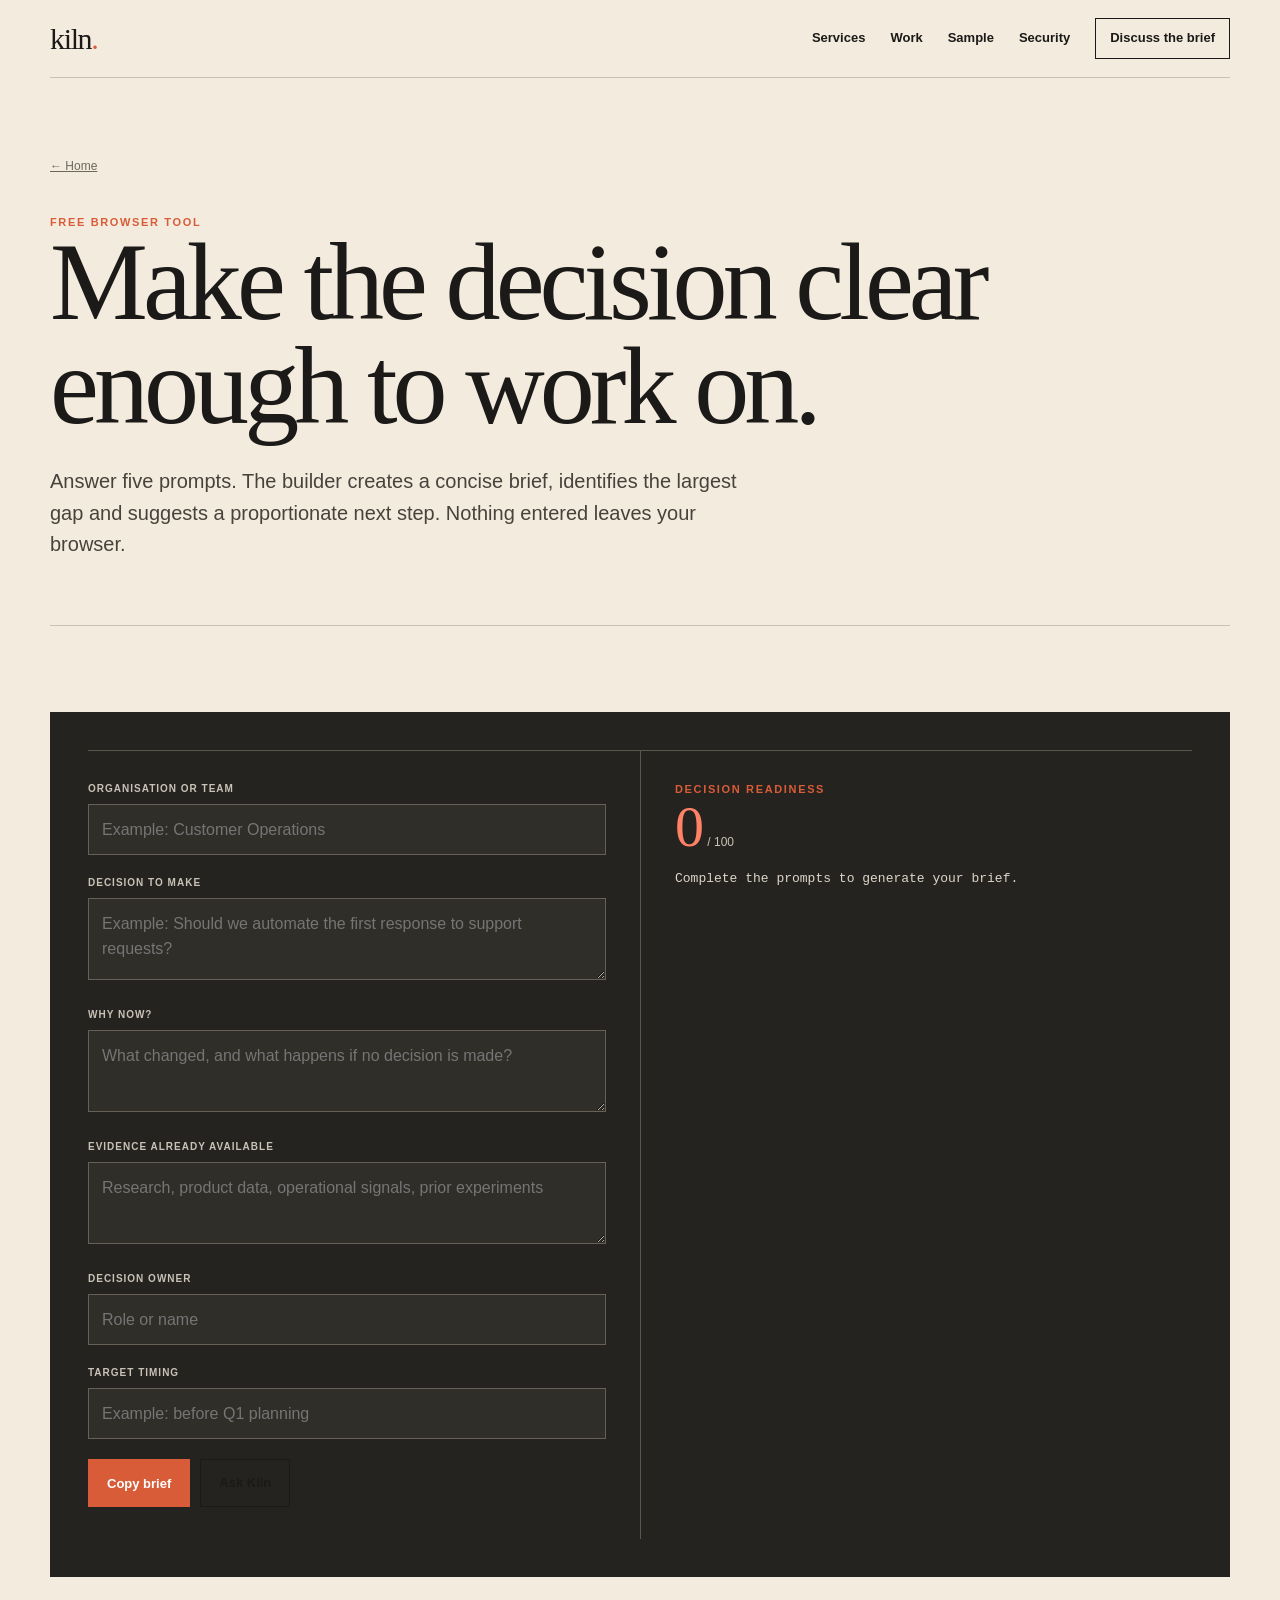
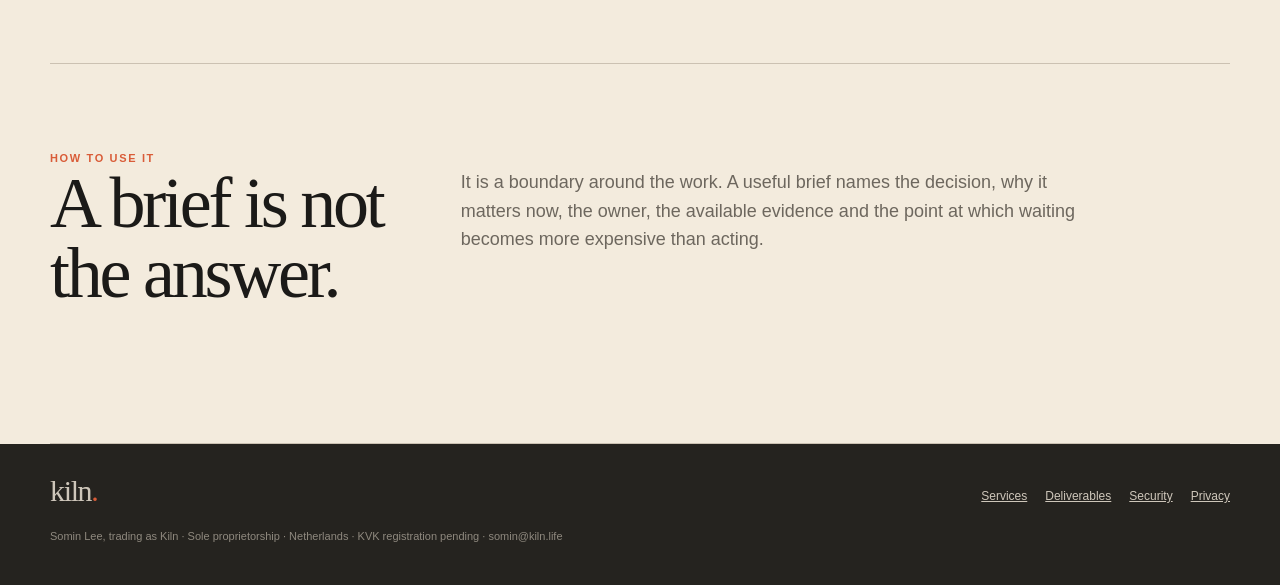
==== brief.html @ e0429daa "Restructure site around a clear service path" ====
<!doctype html><html lang="en"><head><meta charset="utf-8"><meta name="viewport" content="width=device-width,initial-scale=1"><title>Decision brief builder — kiln.</title><meta name="description" content="Build a concise product or AI decision brief in your browser. Nothing entered is sent to Kiln."><link rel="stylesheet" href="site.css"></head><body><header class="wrap top"><a class="brand" href="index.html">kiln<span>.</span></a><nav><a href="services.html">Services</a><a href="work.html">Work</a><a href="sample.html">Sample</a><a href="security.html">Security</a><a class="nav-cta" href="mailto:somin@kiln.life?subject=Decision%20brief">Discuss the brief</a></nav></header><main><section class="wrap page-hero"><a class="crumb" href="index.html">← Home</a><p class="eyebrow">Free browser tool</p><h1>Make the decision clear enough to work on.</h1><p class="lead">Answer five prompts. The builder creates a concise brief, identifies the largest gap and suggests a proportionate next step. Nothing entered leaves your browser.</p></section><section class="wrap section"><div class="tool-shell"><div class="tool-grid"><form class="tool-form" id="briefForm"><div class="field"><label for="org">Organisation or team</label><input id="org" placeholder="Example: Customer Operations"></div><div class="field"><label for="decision">Decision to make</label><textarea id="decision" placeholder="Example: Should we automate the first response to support requests?"></textarea></div><div class="field"><label for="why">Why now?</label><textarea id="why" placeholder="What changed, and what happens if no decision is made?"></textarea></div><div class="field"><label for="evidence">Evidence already available</label><textarea id="evidence" placeholder="Research, product data, operational signals, prior experiments"></textarea></div><div class="field"><label for="owner">Decision owner</label><input id="owner" placeholder="Role or name"></div><div class="field"><label for="timing">Target timing</label><input id="timing" placeholder="Example: before Q1 planning"></div><div class="actions"><button class="button clay" type="button" id="copyBrief">Copy brief</button><a class="button" href="mailto:somin@kiln.life?subject=Help%20with%20a%20decision%20brief">Ask Kiln</a></div><p class="small" id="copyStatus" role="status"></p></form><div class="tool-result"><p class="eyebrow">Decision readiness</p><div class="score"><span id="score">0</span><small style="font:12px var(--sans);color:#c9c2b7"> / 100</small></div><pre id="briefOutput">Complete the prompts to generate your brief.</pre></div></div></div></section><section class="wrap section"><div class="section-head"><div><p class="kicker">How to use it</p><h2>A brief is not the answer.</h2></div><p>It is a boundary around the work. A useful brief names the decision, why it matters now, the owner, the available evidence and the point at which waiting becomes more expensive than acting.</p></div></section></main><footer><div class="wrap"><div class="footer-grid"><a class="brand" href="index.html">kiln<span>.</span></a><div class="footer-links"><a href="services.html">Services</a><a href="deliverables.html">Deliverables</a><a href="security.html">Security</a><a href="privacy.html">Privacy</a></div></div><p class="legal">Somin Lee, trading as Kiln · Sole proprietorship · Netherlands · KVK registration pending · somin@kiln.life</p></div></footer><script>(()=>{const ids=['org','decision','why','evidence','owner','timing'];const out=document.getElementById('briefOutput'),score=document.getElementById('score'),status=document.getElementById('copyStatus');const val=(id,f='[Not specified]')=>document.getElementById(id).value.trim()||f;function update(){const filled=ids.filter(id=>document.getElementById(id).value.trim()).length;const decisionWords=val('decision','').split(/\s+/).filter(Boolean).length;const whyWords=val('why','').split(/\s+/).filter(Boolean).length;let n=Math.round((filled/ids.length)*75)+(decisionWords>=6?15:0)+(whyWords>=6?10:0);n=Math.min(100,n);score.textContent=n;if(!filled){out.textContent='Complete the prompts to generate your brief.';return}let gap='The evidence needed to compare options.';if(!val('decision',''))gap='A specific decision statement.';else if(!val('owner',''))gap='A named decision owner.';else if(!val('why',''))gap='The cost of waiting or reason to act now.';else if(!val('evidence',''))gap='The evidence already available.';else if(!val('timing',''))gap='A decision deadline.';let next=n<50?'Clarify the brief internally or use a Quick Diagnostic.':n<85?'Run a focused Decision Session to compare options.':'The brief is ready for evidence review or a scoped Decision Sprint.';out.textContent=`DECISION BRIEF\n\nOrganisation / team\n${val('org')}\n\nDecision to make\n${val('decision')}\n\nWhy now\n${val('why')}\n\nEvidence available\n${val('evidence')}\n\nDecision owner\n${val('owner')}\n\nTarget timing\n${val('timing')}\n\nLargest current gap\n${gap}\n\nProportionate next step\n${next}`;}ids.forEach(id=>document.getElementById(id).addEventListener('input',update));document.getElementById('copyBrief').addEventListener('click',async()=>{update();try{await navigator.clipboard.writeText(out.textContent);status.textContent='Copied to clipboard.'}catch(e){status.textContent='Select the generated text to copy it.'}setTimeout(()=>status.textContent='',1800)});})();</script></body></html>
---- site.css ----
:root{--ink:#1B1A18;--ivory:#F3EBDD;--paper:#FBF7EF;--clay:#D95C38;--clay-dark:#A83E24;--muted:#6D675E;--line:#CBC1B2;--coal:#25231F;--cream:#FFF9EE;--green:#587452;--max:1180px;--serif:"Iowan Old Style","Palatino Linotype",Palatino,Georgia,serif;--sans:"Avenir Next",Avenir,"Helvetica Neue",Helvetica,Arial,sans-serif}
*{box-sizing:border-box}html{scroll-behavior:smooth}body{margin:0;overflow-x:hidden;background:var(--ivory);color:var(--ink);font:16px/1.58 var(--sans)}a{color:inherit}.wrap{width:min(var(--max),calc(100% - 48px));margin:auto}.top{min-height:78px;display:flex;align-items:center;justify-content:space-between;border-bottom:1px solid var(--line);gap:28px}.brand{font:500 30px/1 var(--serif);letter-spacing:-.045em;text-decoration:none}.brand span{color:var(--clay)}nav{display:flex;gap:25px;align-items:center}nav a{text-decoration:none;font-size:13px;font-weight:700}nav a:hover{color:var(--clay)}.nav-cta{border:1px solid var(--ink);padding:9px 14px}.button{min-height:48px;padding:0 18px;display:inline-flex;align-items:center;justify-content:center;border:1px solid var(--ink);background:transparent;color:var(--ink);text-decoration:none;font-size:13px;font-weight:800;cursor:pointer}.button.primary{background:var(--ink);color:var(--cream)}.button.clay{background:var(--clay);border-color:var(--clay);color:#fff}.button:hover{border-color:var(--clay);color:var(--clay)}.button.primary:hover,.button.clay:hover{background:var(--clay-dark);border-color:var(--clay-dark);color:#fff}.actions{display:flex;gap:10px;flex-wrap:wrap}.eyebrow,.kicker{margin:0;text-transform:uppercase;letter-spacing:.15em;font-size:11px;font-weight:800;color:var(--clay)}h1,h2,h3{font-family:var(--serif);font-weight:500;letter-spacing:-.045em;margin:0}h1{font-size:clamp(58px,8.6vw,112px);line-height:.94}h2{font-size:clamp(42px,5.8vw,72px);line-height:.98}h3{font-size:30px;line-height:1.04}.hero{display:grid;grid-template-columns:1.35fr .65fr;gap:72px;padding:88px 0 76px;border-bottom:1px solid var(--line)}.hero-copy{align-self:end}.hero-copy>p{font-size:20px;color:#3F3B35;margin:0 0 26px}.hero-meta{display:flex;gap:18px;flex-wrap:wrap;margin-top:30px;padding-top:18px;border-top:1px solid var(--line);font-size:11px;text-transform:uppercase;letter-spacing:.08em;color:var(--muted)}.section{padding:86px 0;border-bottom:1px solid var(--line)}.section-head{display:grid;grid-template-columns:.62fr 1.38fr;gap:65px;margin-bottom:48px}.section-head p:not(.kicker){max-width:620px;color:var(--muted);font-size:18px}.statement{display:grid;grid-template-columns:.62fr 1.38fr;gap:65px;padding:74px 0;border-bottom:1px solid var(--line)}.statement blockquote{font:500 clamp(34px,4.4vw,58px)/1.08 var(--serif);letter-spacing:-.035em;margin:0}.offer-path{display:grid;grid-template-columns:repeat(3,1fr);border-top:1px solid var(--line)}.offer-step{padding:28px 30px 32px 0;border-bottom:1px solid var(--line);min-height:330px;display:flex;flex-direction:column}.offer-step+.offer-step{padding-left:30px;border-left:1px solid var(--line)}.offer-num{font-size:11px;color:var(--clay);font-weight:800;letter-spacing:.1em}.offer-step h3{margin:38px 0 16px}.offer-step p{color:var(--muted);margin:0}.offer-step .price{display:block;font-size:13px;font-weight:800;margin:22px 0}.offer-step a:last-child{margin-top:auto;font-size:13px;font-weight:800;color:var(--clay)}.sample-band{background:var(--coal);color:var(--cream);padding:86px 0}.sample-grid{display:grid;grid-template-columns:.72fr 1.28fr;gap:64px;align-items:center}.sample-copy p:not(.eyebrow){color:#C7C0B4;font-size:18px}.sample-copy .button{border-color:#E8E0D3;color:#fff}.sample-copy .button.primary{background:var(--clay);border-color:var(--clay)}.sample-window{background:#EEE8DC;color:var(--ink);border:1px solid #5A554C;box-shadow:0 24px 70px rgba(0,0,0,.2)}.window-top{padding:14px 17px;border-bottom:1px solid var(--line);display:flex;justify-content:space-between;font-size:11px;font-weight:800}.window-status{color:var(--green);text-transform:uppercase;letter-spacing:.08em}.window-metrics{display:grid;grid-template-columns:repeat(3,1fr);border-bottom:1px solid var(--line)}.window-metric{padding:17px;border-right:1px solid var(--line)}.window-metric:last-child{border-right:0}.window-metric span{display:block;color:var(--muted);font-size:9px;text-transform:uppercase;letter-spacing:.09em}.window-metric strong{display:block;font:500 27px/1 var(--serif);margin-top:6px}.window-body{display:grid;grid-template-columns:1.25fr .75fr}.window-chart{padding:18px;border-right:1px solid var(--line)}.window-chart svg{width:100%;height:180px}.chart-grid{stroke:#D6CEC1;stroke-width:1}.chart-base{fill:none;stroke:#898278;stroke-width:2}.chart-line{fill:none;stroke:var(--clay);stroke-width:3;stroke-linecap:round;stroke-dasharray:800;animation:draw 1.2s ease both}.window-brief{padding:18px;background:var(--cream)}.window-brief span{font-size:9px;color:var(--clay);text-transform:uppercase;letter-spacing:.1em;font-weight:800}.window-brief h3{font-size:25px;margin:12px 0}.window-brief p{font-size:12px;color:var(--muted)}.proof{display:grid;grid-template-columns:.72fr 1.28fr;gap:64px}.proof-copy>p{font-size:19px;color:#45413A}.proof-list{border-top:1px solid var(--line)}.proof-row{display:grid;grid-template-columns:42px 1fr;gap:16px;padding:18px 0;border-bottom:1px solid var(--line)}.proof-row span{font-size:11px;color:var(--clay);font-weight:800}.proof-row strong{display:block;font-size:14px}.proof-row p{margin:3px 0 0;color:var(--muted);font-size:13px}.security-strip{display:grid;grid-template-columns:.72fr 1.28fr;gap:64px;padding:42px 0}.security-strip p{margin:0;color:var(--muted)}.dot-rule{position:relative;height:78px;margin:0 0 24px}.dot-rule:before{content:"";position:absolute;left:0;right:0;top:38px;height:1px;background:var(--line)}.dot-rule:after{content:"";position:absolute;left:42%;top:23px;width:30px;height:30px;border-radius:50%;background:var(--clay);box-shadow:62px 0 0 var(--ink),124px 0 0 transparent;border:1px solid var(--clay)}.final-cta{background:var(--clay);color:#fff;padding:82px 0}.final-grid{display:grid;grid-template-columns:1.25fr .75fr;gap:60px;align-items:end}.final-cta h2{font-size:clamp(50px,7vw,92px)}.final-cta p{font-size:18px;margin:0 0 20px}.final-cta .button{border-color:#fff;color:#fff}.final-cta .button:hover{background:#fff;color:var(--clay)}footer{background:var(--coal);color:#CEC6BA;padding:32px 0 40px}.footer-grid{display:flex;justify-content:space-between;gap:30px;align-items:flex-end}.footer-links{display:flex;gap:18px;flex-wrap:wrap}.footer-links a{font-size:12px;color:#CEC6BA}.legal{margin:22px 0 0;color:#8F897F;font-size:11px}.page-hero{padding:74px 0 64px;border-bottom:1px solid var(--line)}.page-hero h1{max-width:1000px}.page-hero .lead{max-width:720px;font-size:20px;color:#47423B;margin:28px 0 0}.crumb{display:inline-block;margin-bottom:38px;color:var(--muted);font-size:12px}.content-grid{display:grid;grid-template-columns:.52fr 1.48fr;gap:72px}.side-note{position:sticky;top:24px;align-self:start}.side-note p{color:var(--muted);font-size:13px}.ledger{border-top:1px solid var(--line)}.ledger-row{display:grid;grid-template-columns:90px 1fr;gap:28px;padding:28px 0;border-bottom:1px solid var(--line)}.ledger-num{font:500 30px/1 var(--serif);color:var(--clay)}.ledger-row h2{font-size:38px}.ledger-row h3{font-size:28px}.ledger-row p{color:var(--muted);margin:10px 0}.meta-line{display:flex;gap:14px;flex-wrap:wrap;font-size:11px;text-transform:uppercase;letter-spacing:.08em;color:var(--muted);margin:13px 0}.detail-list{display:grid;grid-template-columns:repeat(2,1fr);gap:0 28px;margin:18px 0 0;padding:0;list-style:none}.detail-list li{padding:10px 0;border-top:1px solid var(--line);font-size:13px}.case{padding:42px 0;border-top:1px solid var(--line)}.case:first-child{border-top:0;padding-top:0}.case-title{display:grid;grid-template-columns:.52fr 1.48fr;gap:52px}.case-title h2{font-size:46px}.case-facts{display:grid;grid-template-columns:repeat(3,1fr);gap:24px;margin-top:28px}.case-fact{border-top:1px solid var(--line);padding-top:14px}.case-fact span{display:block;font-size:10px;text-transform:uppercase;letter-spacing:.1em;color:var(--clay);font-weight:800}.case-fact p{font-size:13px;color:var(--muted)}.notice{padding:22px 24px;background:var(--paper);border:1px solid var(--line);font-size:13px;color:var(--muted)}.deliverable-row{display:grid;grid-template-columns:64px .72fr 1.28fr;gap:25px;padding:22px 0;border-top:1px solid var(--line)}.deliverable-row span{font:500 28px/1 var(--serif);color:var(--clay)}.deliverable-row strong{font-size:14px}.deliverable-row p{margin:0;color:var(--muted);font-size:13px}.policy-grid{display:grid;grid-template-columns:repeat(2,1fr);border-top:1px solid var(--line)}.policy{padding:26px 28px 30px 0;border-bottom:1px solid var(--line)}.policy:nth-child(even){padding-left:28px;border-left:1px solid var(--line)}.policy h3{font-family:var(--sans);font-size:15px;letter-spacing:0;font-weight:800;margin-bottom:10px}.policy p{font-size:13px;color:var(--muted)}.tool-shell{background:var(--coal);color:var(--cream);padding:38px}.tool-grid{display:grid;grid-template-columns:1fr 1fr;gap:0;border-top:1px solid #5B574E}.tool-form{padding:30px 34px 20px 0}.field{margin-bottom:20px}.field label{display:block;margin-bottom:7px;font-size:10px;text-transform:uppercase;letter-spacing:.1em;color:#C9C2B7;font-weight:800}.field input,.field textarea{width:100%;padding:12px 13px;border:1px solid #666057;background:#302E29;color:#fff;font:inherit;border-radius:0}.field textarea{min-height:82px;resize:vertical}.tool-result{border-left:1px solid #5B574E;padding:30px 0 20px 34px}.score{font:500 58px/1 var(--serif);color:#FF8267}.tool-result pre{white-space:pre-wrap;font:13px/1.6 ui-monospace,SFMono-Regular,Menlo,monospace;color:#DDD5C9}.small{font-size:12px;color:var(--muted)}@keyframes draw{from{stroke-dashoffset:800}to{stroke-dashoffset:0}}
@media(max-width:900px){.hero,.section-head,.statement,.sample-grid,.proof,.security-strip,.final-grid,.content-grid,.case-title{grid-template-columns:1fr;gap:30px}.offer-path{grid-template-columns:1fr}.offer-step+.offer-step{border-left:0;padding-left:0}.offer-step{min-height:0}.window-body{grid-template-columns:1fr}.window-chart{border-right:0;border-bottom:1px solid var(--line)}.case-facts{grid-template-columns:1fr}.side-note{position:static}.tool-grid{grid-template-columns:1fr}.tool-result{border-left:0;border-top:1px solid #5B574E;padding:28px 0}.tool-form{padding-right:0}}
@media(max-width:720px){.wrap{width:min(var(--max),calc(100% - 30px))}.top{min-height:70px;gap:12px}.brand{font-size:27px}nav a:not(.nav-cta){display:none}.nav-cta{padding:8px 10px;font-size:11px;white-space:nowrap}.hero{padding:58px 0}.hero h1{font-size:50px;line-height:.98}.hero-meta{gap:10px}.section{padding:64px 0}.window-metrics{grid-template-columns:1fr}.window-metric{border-right:0;border-bottom:1px solid var(--line)}.window-metric:last-child{border-bottom:0}.proof-row{grid-template-columns:30px 1fr}.policy-grid{grid-template-columns:1fr}.policy:nth-child(even){border-left:0;padding-left:0}.detail-list{grid-template-columns:1fr}.ledger-row{grid-template-columns:46px 1fr;gap:14px}.ledger-row h2{font-size:32px}.case-title h2{font-size:38px}.deliverable-row{grid-template-columns:40px 1fr}.deliverable-row p{grid-column:2}.footer-grid{display:block}.footer-links{margin-top:20px}.final-cta{padding:64px 0}.page-hero h1{font-size:48px;line-height:1}.tool-shell{padding:24px}.sample-band{padding:68px 0}}
@media(prefers-reduced-motion:reduce){html{scroll-behavior:auto}.chart-line{animation:none}}
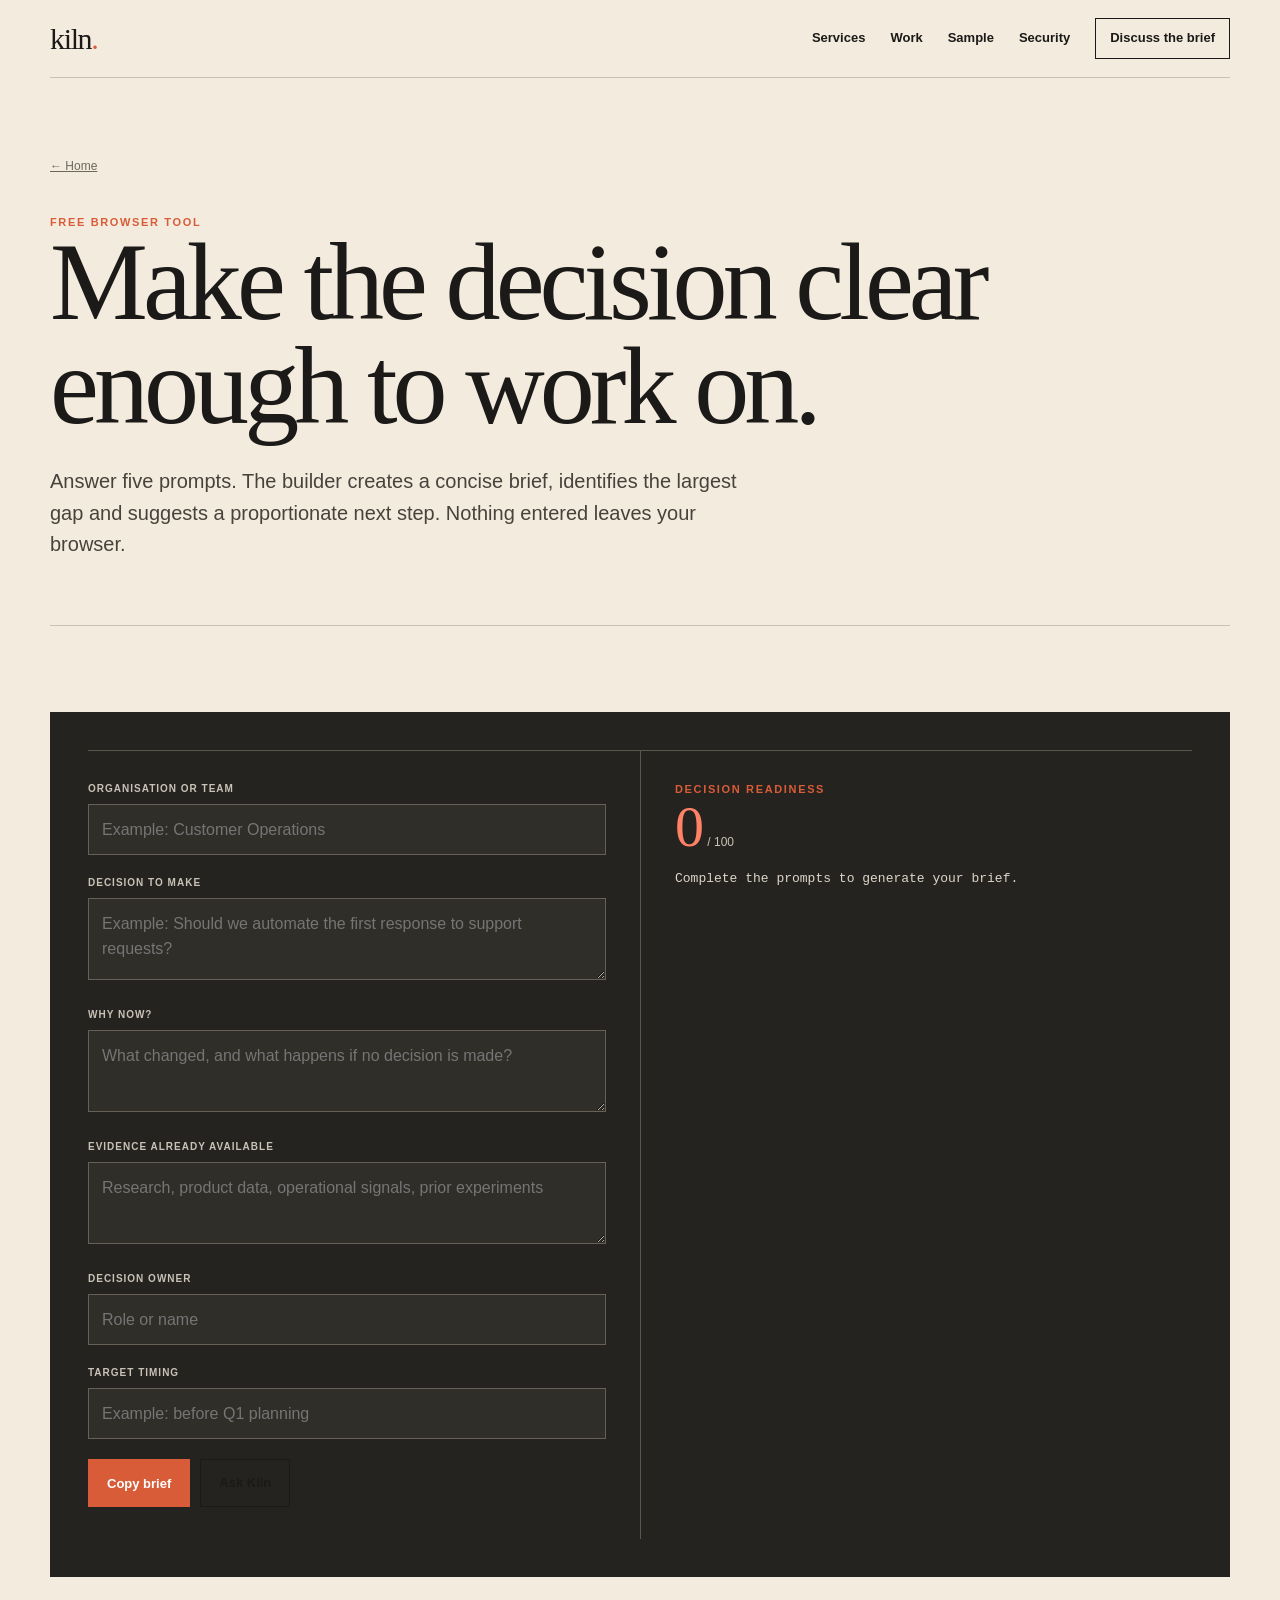
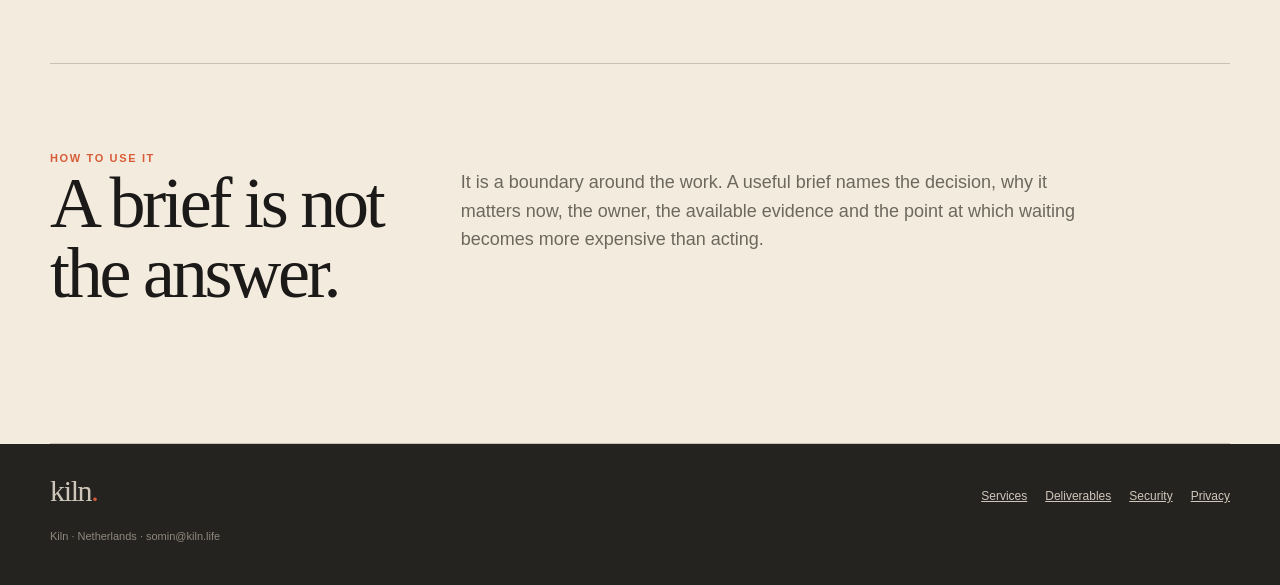
==== commit f4f7415b: "Remove personal name from public site" ====
--- a/brief.html
+++ b/brief.html
@@ -1 +1 @@
-<!doctype html><html lang="en"><head><meta charset="utf-8"><meta name="viewport" content="width=device-width,initial-scale=1"><title>Decision brief builder — kiln.</title><meta name="description" content="Build a concise product or AI decision brief in your browser. Nothing entered is sent to Kiln."><link rel="stylesheet" href="site.css"></head><body><header class="wrap top"><a class="brand" href="index.html">kiln<span>.</span></a><nav><a href="services.html">Services</a><a href="work.html">Work</a><a href="sample.html">Sample</a><a href="security.html">Security</a><a class="nav-cta" href="mailto:somin@kiln.life?subject=Decision%20brief">Discuss the brief</a></nav></header><main><section class="wrap page-hero"><a class="crumb" href="index.html">← Home</a><p class="eyebrow">Free browser tool</p><h1>Make the decision clear enough to work on.</h1><p class="lead">Answer five prompts. The builder creates a concise brief, identifies the largest gap and suggests a proportionate next step. Nothing entered leaves your browser.</p></section><section class="wrap section"><div class="tool-shell"><div class="tool-grid"><form class="tool-form" id="briefForm"><div class="field"><label for="org">Organisation or team</label><input id="org" placeholder="Example: Customer Operations"></div><div class="field"><label for="decision">Decision to make</label><textarea id="decision" placeholder="Example: Should we automate the first response to support requests?"></textarea></div><div class="field"><label for="why">Why now?</label><textarea id="why" placeholder="What changed, and what happens if no decision is made?"></textarea></div><div class="field"><label for="evidence">Evidence already available</label><textarea id="evidence" placeholder="Research, product data, operational signals, prior experiments"></textarea></div><div class="field"><label for="owner">Decision owner</label><input id="owner" placeholder="Role or name"></div><div class="field"><label for="timing">Target timing</label><input id="timing" placeholder="Example: before Q1 planning"></div><div class="actions"><button class="button clay" type="button" id="copyBrief">Copy brief</button><a class="button" href="mailto:somin@kiln.life?subject=Help%20with%20a%20decision%20brief">Ask Kiln</a></div><p class="small" id="copyStatus" role="status"></p></form><div class="tool-result"><p class="eyebrow">Decision readiness</p><div class="score"><span id="score">0</span><small style="font:12px var(--sans);color:#c9c2b7"> / 100</small></div><pre id="briefOutput">Complete the prompts to generate your brief.</pre></div></div></div></section><section class="wrap section"><div class="section-head"><div><p class="kicker">How to use it</p><h2>A brief is not the answer.</h2></div><p>It is a boundary around the work. A useful brief names the decision, why it matters now, the owner, the available evidence and the point at which waiting becomes more expensive than acting.</p></div></section></main><footer><div class="wrap"><div class="footer-grid"><a class="brand" href="index.html">kiln<span>.</span></a><div class="footer-links"><a href="services.html">Services</a><a href="deliverables.html">Deliverables</a><a href="security.html">Security</a><a href="privacy.html">Privacy</a></div></div><p class="legal">Somin Lee, trading as Kiln · Sole proprietorship · Netherlands · KVK registration pending · somin@kiln.life</p></div></footer><script>(()=>{const ids=['org','decision','why','evidence','owner','timing'];const out=document.getElementById('briefOutput'),score=document.getElementById('score'),status=document.getElementById('copyStatus');const val=(id,f='[Not specified]')=>document.getElementById(id).value.trim()||f;function update(){const filled=ids.filter(id=>document.getElementById(id).value.trim()).length;const decisionWords=val('decision','').split(/\s+/).filter(Boolean).length;const whyWords=val('why','').split(/\s+/).filter(Boolean).length;let n=Math.round((filled/ids.length)*75)+(decisionWords>=6?15:0)+(whyWords>=6?10:0);n=Math.min(100,n);score.textContent=n;if(!filled){out.textContent='Complete the prompts to generate your brief.';return}let gap='The evidence needed to compare options.';if(!val('decision',''))gap='A specific decision statement.';else if(!val('owner',''))gap='A named decision owner.';else if(!val('why',''))gap='The cost of waiting or reason to act now.';else if(!val('evidence',''))gap='The evidence already available.';else if(!val('timing',''))gap='A decision deadline.';let next=n<50?'Clarify the brief internally or use a Quick Diagnostic.':n<85?'Run a focused Decision Session to compare options.':'The brief is ready for evidence review or a scoped Decision Sprint.';out.textContent=`DECISION BRIEF\n\nOrganisation / team\n${val('org')}\n\nDecision to make\n${val('decision')}\n\nWhy now\n${val('why')}\n\nEvidence available\n${val('evidence')}\n\nDecision owner\n${val('owner')}\n\nTarget timing\n${val('timing')}\n\nLargest current gap\n${gap}\n\nProportionate next step\n${next}`;}ids.forEach(id=>document.getElementById(id).addEventListener('input',update));document.getElementById('copyBrief').addEventListener('click',async()=>{update();try{await navigator.clipboard.writeText(out.textContent);status.textContent='Copied to clipboard.'}catch(e){status.textContent='Select the generated text to copy it.'}setTimeout(()=>status.textContent='',1800)});})();</script></body></html>+<!doctype html><html lang="en"><head><meta charset="utf-8"><meta name="viewport" content="width=device-width,initial-scale=1"><title>Decision brief builder — kiln.</title><meta name="description" content="Build a concise product or AI decision brief in your browser. Nothing entered is sent to Kiln."><link rel="stylesheet" href="site.css"></head><body><header class="wrap top"><a class="brand" href="index.html">kiln<span>.</span></a><nav><a href="services.html">Services</a><a href="work.html">Work</a><a href="sample.html">Sample</a><a href="security.html">Security</a><a class="nav-cta" href="mailto:somin@kiln.life?subject=Decision%20brief">Discuss the brief</a></nav></header><main><section class="wrap page-hero"><a class="crumb" href="index.html">← Home</a><p class="eyebrow">Free browser tool</p><h1>Make the decision clear enough to work on.</h1><p class="lead">Answer five prompts. The builder creates a concise brief, identifies the largest gap and suggests a proportionate next step. Nothing entered leaves your browser.</p></section><section class="wrap section"><div class="tool-shell"><div class="tool-grid"><form class="tool-form" id="briefForm"><div class="field"><label for="org">Organisation or team</label><input id="org" placeholder="Example: Customer Operations"></div><div class="field"><label for="decision">Decision to make</label><textarea id="decision" placeholder="Example: Should we automate the first response to support requests?"></textarea></div><div class="field"><label for="why">Why now?</label><textarea id="why" placeholder="What changed, and what happens if no decision is made?"></textarea></div><div class="field"><label for="evidence">Evidence already available</label><textarea id="evidence" placeholder="Research, product data, operational signals, prior experiments"></textarea></div><div class="field"><label for="owner">Decision owner</label><input id="owner" placeholder="Role or name"></div><div class="field"><label for="timing">Target timing</label><input id="timing" placeholder="Example: before Q1 planning"></div><div class="actions"><button class="button clay" type="button" id="copyBrief">Copy brief</button><a class="button" href="mailto:somin@kiln.life?subject=Help%20with%20a%20decision%20brief">Ask Kiln</a></div><p class="small" id="copyStatus" role="status"></p></form><div class="tool-result"><p class="eyebrow">Decision readiness</p><div class="score"><span id="score">0</span><small style="font:12px var(--sans);color:#c9c2b7"> / 100</small></div><pre id="briefOutput">Complete the prompts to generate your brief.</pre></div></div></div></section><section class="wrap section"><div class="section-head"><div><p class="kicker">How to use it</p><h2>A brief is not the answer.</h2></div><p>It is a boundary around the work. A useful brief names the decision, why it matters now, the owner, the available evidence and the point at which waiting becomes more expensive than acting.</p></div></section></main><footer><div class="wrap"><div class="footer-grid"><a class="brand" href="index.html">kiln<span>.</span></a><div class="footer-links"><a href="services.html">Services</a><a href="deliverables.html">Deliverables</a><a href="security.html">Security</a><a href="privacy.html">Privacy</a></div></div><p class="legal">Kiln · Netherlands · somin@kiln.life</p></div></footer><script>(()=>{const ids=['org','decision','why','evidence','owner','timing'];const out=document.getElementById('briefOutput'),score=document.getElementById('score'),status=document.getElementById('copyStatus');const val=(id,f='[Not specified]')=>document.getElementById(id).value.trim()||f;function update(){const filled=ids.filter(id=>document.getElementById(id).value.trim()).length;const decisionWords=val('decision','').split(/\s+/).filter(Boolean).length;const whyWords=val('why','').split(/\s+/).filter(Boolean).length;let n=Math.round((filled/ids.length)*75)+(decisionWords>=6?15:0)+(whyWords>=6?10:0);n=Math.min(100,n);score.textContent=n;if(!filled){out.textContent='Complete the prompts to generate your brief.';return}let gap='The evidence needed to compare options.';if(!val('decision',''))gap='A specific decision statement.';else if(!val('owner',''))gap='A named decision owner.';else if(!val('why',''))gap='The cost of waiting or reason to act now.';else if(!val('evidence',''))gap='The evidence already available.';else if(!val('timing',''))gap='A decision deadline.';let next=n<50?'Clarify the brief internally or use a Quick Diagnostic.':n<85?'Run a focused Decision Session to compare options.':'The brief is ready for evidence review or a scoped Decision Sprint.';out.textContent=`DECISION BRIEF\n\nOrganisation / team\n${val('org')}\n\nDecision to make\n${val('decision')}\n\nWhy now\n${val('why')}\n\nEvidence available\n${val('evidence')}\n\nDecision owner\n${val('owner')}\n\nTarget timing\n${val('timing')}\n\nLargest current gap\n${gap}\n\nProportionate next step\n${next}`;}ids.forEach(id=>document.getElementById(id).addEventListener('input',update));document.getElementById('copyBrief').addEventListener('click',async()=>{update();try{await navigator.clipboard.writeText(out.textContent);status.textContent='Copied to clipboard.'}catch(e){status.textContent='Select the generated text to copy it.'}setTimeout(()=>status.textContent='',1800)});})();</script></body></html>
--- a/site.css
+++ b/site.css
@@ -2,4 +2,9 @@
 *{box-sizing:border-box}html{scroll-behavior:smooth}body{margin:0;overflow-x:hidden;background:var(--ivory);color:var(--ink);font:16px/1.58 var(--sans)}a{color:inherit}.wrap{width:min(var(--max),calc(100% - 48px));margin:auto}.top{min-height:78px;display:flex;align-items:center;justify-content:space-between;border-bottom:1px solid var(--line);gap:28px}.brand{font:500 30px/1 var(--serif);letter-spacing:-.045em;text-decoration:none}.brand span{color:var(--clay)}nav{display:flex;gap:25px;align-items:center}nav a{text-decoration:none;font-size:13px;font-weight:700}nav a:hover{color:var(--clay)}.nav-cta{border:1px solid var(--ink);padding:9px 14px}.button{min-height:48px;padding:0 18px;display:inline-flex;align-items:center;justify-content:center;border:1px solid var(--ink);background:transparent;color:var(--ink);text-decoration:none;font-size:13px;font-weight:800;cursor:pointer}.button.primary{background:var(--ink);color:var(--cream)}.button.clay{background:var(--clay);border-color:var(--clay);color:#fff}.button:hover{border-color:var(--clay);color:var(--clay)}.button.primary:hover,.button.clay:hover{background:var(--clay-dark);border-color:var(--clay-dark);color:#fff}.actions{display:flex;gap:10px;flex-wrap:wrap}.eyebrow,.kicker{margin:0;text-transform:uppercase;letter-spacing:.15em;font-size:11px;font-weight:800;color:var(--clay)}h1,h2,h3{font-family:var(--serif);font-weight:500;letter-spacing:-.045em;margin:0}h1{font-size:clamp(58px,8.6vw,112px);line-height:.94}h2{font-size:clamp(42px,5.8vw,72px);line-height:.98}h3{font-size:30px;line-height:1.04}.hero{display:grid;grid-template-columns:1.35fr .65fr;gap:72px;padding:88px 0 76px;border-bottom:1px solid var(--line)}.hero-copy{align-self:end}.hero-copy>p{font-size:20px;color:#3F3B35;margin:0 0 26px}.hero-meta{display:flex;gap:18px;flex-wrap:wrap;margin-top:30px;padding-top:18px;border-top:1px solid var(--line);font-size:11px;text-transform:uppercase;letter-spacing:.08em;color:var(--muted)}.section{padding:86px 0;border-bottom:1px solid var(--line)}.section-head{display:grid;grid-template-columns:.62fr 1.38fr;gap:65px;margin-bottom:48px}.section-head p:not(.kicker){max-width:620px;color:var(--muted);font-size:18px}.statement{display:grid;grid-template-columns:.62fr 1.38fr;gap:65px;padding:74px 0;border-bottom:1px solid var(--line)}.statement blockquote{font:500 clamp(34px,4.4vw,58px)/1.08 var(--serif);letter-spacing:-.035em;margin:0}.offer-path{display:grid;grid-template-columns:repeat(3,1fr);border-top:1px solid var(--line)}.offer-step{padding:28px 30px 32px 0;border-bottom:1px solid var(--line);min-height:330px;display:flex;flex-direction:column}.offer-step+.offer-step{padding-left:30px;border-left:1px solid var(--line)}.offer-num{font-size:11px;color:var(--clay);font-weight:800;letter-spacing:.1em}.offer-step h3{margin:38px 0 16px}.offer-step p{color:var(--muted);margin:0}.offer-step .price{display:block;font-size:13px;font-weight:800;margin:22px 0}.offer-step a:last-child{margin-top:auto;font-size:13px;font-weight:800;color:var(--clay)}.sample-band{background:var(--coal);color:var(--cream);padding:86px 0}.sample-grid{display:grid;grid-template-columns:.72fr 1.28fr;gap:64px;align-items:center}.sample-copy p:not(.eyebrow){color:#C7C0B4;font-size:18px}.sample-copy .button{border-color:#E8E0D3;color:#fff}.sample-copy .button.primary{background:var(--clay);border-color:var(--clay)}.sample-window{background:#EEE8DC;color:var(--ink);border:1px solid #5A554C;box-shadow:0 24px 70px rgba(0,0,0,.2)}.window-top{padding:14px 17px;border-bottom:1px solid var(--line);display:flex;justify-content:space-between;font-size:11px;font-weight:800}.window-status{color:var(--green);text-transform:uppercase;letter-spacing:.08em}.window-metrics{display:grid;grid-template-columns:repeat(3,1fr);border-bottom:1px solid var(--line)}.window-metric{padding:17px;border-right:1px solid var(--line)}.window-metric:last-child{border-right:0}.window-metric span{display:block;color:var(--muted);font-size:9px;text-transform:uppercase;letter-spacing:.09em}.window-metric strong{display:block;font:500 27px/1 var(--serif);margin-top:6px}.window-body{display:grid;grid-template-columns:1.25fr .75fr}.window-chart{padding:18px;border-right:1px solid var(--line)}.window-chart svg{width:100%;height:180px}.chart-grid{stroke:#D6CEC1;stroke-width:1}.chart-base{fill:none;stroke:#898278;stroke-width:2}.chart-line{fill:none;stroke:var(--clay);stroke-width:3;stroke-linecap:round;stroke-dasharray:800;animation:draw 1.2s ease both}.window-brief{padding:18px;background:var(--cream)}.window-brief span{font-size:9px;color:var(--clay);text-transform:uppercase;letter-spacing:.1em;font-weight:800}.window-brief h3{font-size:25px;margin:12px 0}.window-brief p{font-size:12px;color:var(--muted)}.proof{display:grid;grid-template-columns:.72fr 1.28fr;gap:64px}.proof-copy>p{font-size:19px;color:#45413A}.proof-list{border-top:1px solid var(--line)}.proof-row{display:grid;grid-template-columns:42px 1fr;gap:16px;padding:18px 0;border-bottom:1px solid var(--line)}.proof-row span{font-size:11px;color:var(--clay);font-weight:800}.proof-row strong{display:block;font-size:14px}.proof-row p{margin:3px 0 0;color:var(--muted);font-size:13px}.security-strip{display:grid;grid-template-columns:.72fr 1.28fr;gap:64px;padding:42px 0}.security-strip p{margin:0;color:var(--muted)}.dot-rule{position:relative;height:78px;margin:0 0 24px}.dot-rule:before{content:"";position:absolute;left:0;right:0;top:38px;height:1px;background:var(--line)}.dot-rule:after{content:"";position:absolute;left:42%;top:23px;width:30px;height:30px;border-radius:50%;background:var(--clay);box-shadow:62px 0 0 var(--ink),124px 0 0 transparent;border:1px solid var(--clay)}.final-cta{background:var(--clay);color:#fff;padding:82px 0}.final-grid{display:grid;grid-template-columns:1.25fr .75fr;gap:60px;align-items:end}.final-cta h2{font-size:clamp(50px,7vw,92px)}.final-cta p{font-size:18px;margin:0 0 20px}.final-cta .button{border-color:#fff;color:#fff}.final-cta .button:hover{background:#fff;color:var(--clay)}footer{background:var(--coal);color:#CEC6BA;padding:32px 0 40px}.footer-grid{display:flex;justify-content:space-between;gap:30px;align-items:flex-end}.footer-links{display:flex;gap:18px;flex-wrap:wrap}.footer-links a{font-size:12px;color:#CEC6BA}.legal{margin:22px 0 0;color:#8F897F;font-size:11px}.page-hero{padding:74px 0 64px;border-bottom:1px solid var(--line)}.page-hero h1{max-width:1000px}.page-hero .lead{max-width:720px;font-size:20px;color:#47423B;margin:28px 0 0}.crumb{display:inline-block;margin-bottom:38px;color:var(--muted);font-size:12px}.content-grid{display:grid;grid-template-columns:.52fr 1.48fr;gap:72px}.side-note{position:sticky;top:24px;align-self:start}.side-note p{color:var(--muted);font-size:13px}.ledger{border-top:1px solid var(--line)}.ledger-row{display:grid;grid-template-columns:90px 1fr;gap:28px;padding:28px 0;border-bottom:1px solid var(--line)}.ledger-num{font:500 30px/1 var(--serif);color:var(--clay)}.ledger-row h2{font-size:38px}.ledger-row h3{font-size:28px}.ledger-row p{color:var(--muted);margin:10px 0}.meta-line{display:flex;gap:14px;flex-wrap:wrap;font-size:11px;text-transform:uppercase;letter-spacing:.08em;color:var(--muted);margin:13px 0}.detail-list{display:grid;grid-template-columns:repeat(2,1fr);gap:0 28px;margin:18px 0 0;padding:0;list-style:none}.detail-list li{padding:10px 0;border-top:1px solid var(--line);font-size:13px}.case{padding:42px 0;border-top:1px solid var(--line)}.case:first-child{border-top:0;padding-top:0}.case-title{display:grid;grid-template-columns:.52fr 1.48fr;gap:52px}.case-title h2{font-size:46px}.case-facts{display:grid;grid-template-columns:repeat(3,1fr);gap:24px;margin-top:28px}.case-fact{border-top:1px solid var(--line);padding-top:14px}.case-fact span{display:block;font-size:10px;text-transform:uppercase;letter-spacing:.1em;color:var(--clay);font-weight:800}.case-fact p{font-size:13px;color:var(--muted)}.notice{padding:22px 24px;background:var(--paper);border:1px solid var(--line);font-size:13px;color:var(--muted)}.deliverable-row{display:grid;grid-template-columns:64px .72fr 1.28fr;gap:25px;padding:22px 0;border-top:1px solid var(--line)}.deliverable-row span{font:500 28px/1 var(--serif);color:var(--clay)}.deliverable-row strong{font-size:14px}.deliverable-row p{margin:0;color:var(--muted);font-size:13px}.policy-grid{display:grid;grid-template-columns:repeat(2,1fr);border-top:1px solid var(--line)}.policy{padding:26px 28px 30px 0;border-bottom:1px solid var(--line)}.policy:nth-child(even){padding-left:28px;border-left:1px solid var(--line)}.policy h3{font-family:var(--sans);font-size:15px;letter-spacing:0;font-weight:800;margin-bottom:10px}.policy p{font-size:13px;color:var(--muted)}.tool-shell{background:var(--coal);color:var(--cream);padding:38px}.tool-grid{display:grid;grid-template-columns:1fr 1fr;gap:0;border-top:1px solid #5B574E}.tool-form{padding:30px 34px 20px 0}.field{margin-bottom:20px}.field label{display:block;margin-bottom:7px;font-size:10px;text-transform:uppercase;letter-spacing:.1em;color:#C9C2B7;font-weight:800}.field input,.field textarea{width:100%;padding:12px 13px;border:1px solid #666057;background:#302E29;color:#fff;font:inherit;border-radius:0}.field textarea{min-height:82px;resize:vertical}.tool-result{border-left:1px solid #5B574E;padding:30px 0 20px 34px}.score{font:500 58px/1 var(--serif);color:#FF8267}.tool-result pre{white-space:pre-wrap;font:13px/1.6 ui-monospace,SFMono-Regular,Menlo,monospace;color:#DDD5C9}.small{font-size:12px;color:var(--muted)}@keyframes draw{from{stroke-dashoffset:800}to{stroke-dashoffset:0}}
 @media(max-width:900px){.hero,.section-head,.statement,.sample-grid,.proof,.security-strip,.final-grid,.content-grid,.case-title{grid-template-columns:1fr;gap:30px}.offer-path{grid-template-columns:1fr}.offer-step+.offer-step{border-left:0;padding-left:0}.offer-step{min-height:0}.window-body{grid-template-columns:1fr}.window-chart{border-right:0;border-bottom:1px solid var(--line)}.case-facts{grid-template-columns:1fr}.side-note{position:static}.tool-grid{grid-template-columns:1fr}.tool-result{border-left:0;border-top:1px solid #5B574E;padding:28px 0}.tool-form{padding-right:0}}
 @media(max-width:720px){.wrap{width:min(var(--max),calc(100% - 30px))}.top{min-height:70px;gap:12px}.brand{font-size:27px}nav a:not(.nav-cta){display:none}.nav-cta{padding:8px 10px;font-size:11px;white-space:nowrap}.hero{padding:58px 0}.hero h1{font-size:50px;line-height:.98}.hero-meta{gap:10px}.section{padding:64px 0}.window-metrics{grid-template-columns:1fr}.window-metric{border-right:0;border-bottom:1px solid var(--line)}.window-metric:last-child{border-bottom:0}.proof-row{grid-template-columns:30px 1fr}.policy-grid{grid-template-columns:1fr}.policy:nth-child(even){border-left:0;padding-left:0}.detail-list{grid-template-columns:1fr}.ledger-row{grid-template-columns:46px 1fr;gap:14px}.ledger-row h2{font-size:32px}.case-title h2{font-size:38px}.deliverable-row{grid-template-columns:40px 1fr}.deliverable-row p{grid-column:2}.footer-grid{display:block}.footer-links{margin-top:20px}.final-cta{padding:64px 0}.page-hero h1{font-size:48px;line-height:1}.tool-shell{padding:24px}.sample-band{padding:68px 0}}
-@media(prefers-reduced-motion:reduce){html{scroll-behavior:auto}.chart-line{animation:none}}
+/* Decision-led homepage and services */
+.hero-decision{grid-template-columns:1.08fr .92fr;align-items:end;gap:68px;padding-top:72px}.hero-main{align-self:end}.hero-lead{max-width:700px;font-size:21px;line-height:1.5;color:#3F3B35;margin:28px 0}.decision-figure{margin:0;background:var(--coal);border:1px solid #403C35}.decision-figure img{display:block;width:100%;height:auto}.decision-figure figcaption{padding:13px 16px;color:#C9C0B3;border-top:1px solid #4B463E;font-size:11px;letter-spacing:.08em;text-transform:uppercase}.choice-section{display:grid;grid-template-columns:.7fr 1.3fr;gap:72px;padding:88px 0;border-bottom:1px solid var(--line)}.choice-intro h2{margin:10px 0 20px}.choice-intro>p:last-child{max-width:390px;color:var(--muted);font-size:17px}.choice-list{border-top:1px solid var(--ink)}.choice-row{display:grid;grid-template-columns:46px 1fr 40px;align-items:center;gap:18px;min-height:132px;border-bottom:1px solid var(--line);text-decoration:none;padding:20px 4px;transition:background .2s ease,padding .2s ease}.choice-row:hover{background:rgba(217,92,56,.07);padding-left:14px;padding-right:14px}.choice-number{color:var(--clay);font-size:12px;font-weight:800}.choice-copy{display:grid;gap:8px}.choice-copy strong{font:500 clamp(22px,2.1vw,31px)/1.08 var(--serif);letter-spacing:-.025em}.choice-copy small{color:var(--muted);font-size:14px}.choice-arrow{font-size:28px;color:var(--clay);text-align:right}.decision-band{background:var(--coal);color:var(--ivory);padding:78px 0}.decision-band-grid{display:grid;grid-template-columns:.68fr 1.32fr;gap:70px;align-items:center}.decision-band h2{max-width:480px;font-size:clamp(40px,5vw,64px)}.decision-flow{display:grid;grid-template-columns:1fr 24px 1fr 24px 1fr 24px 1fr;align-items:center}.flow-step{min-height:150px;display:flex;flex-direction:column;justify-content:center;border-top:1px solid #71695E;border-bottom:1px solid #71695E;padding:16px 8px}.flow-step span{font-size:11px;color:#AAA196}.flow-step strong{font:500 26px/1 var(--serif);margin:10px 0}.flow-step small{color:#BEB5A8;line-height:1.35}.flow-step.active{background:var(--clay);border-color:var(--clay);padding-left:17px;padding-right:17px}.flow-step.active span,.flow-step.active small{color:white}.flow-line{height:1px;background:#71695E}.compact-head{align-items:end}.compact-head>p{max-width:330px}.clear-offers .offer-step{padding-top:22px}.featured-offer{background:rgba(217,92,56,.08);padding-right:22px!important}.sample-grid-short{align-items:center}.sample-visual-link{text-decoration:none}.mini-brief{background:var(--paper);color:var(--ink);border:1px solid var(--line);padding:26px;box-shadow:14px 14px 0 var(--clay)}.mini-brief-top,.mini-footer{display:flex;justify-content:space-between;align-items:center;font-size:11px;text-transform:uppercase;letter-spacing:.08em}.mini-status{color:var(--green)}.mini-label{color:var(--clay);font-size:11px;font-weight:800;text-transform:uppercase;letter-spacing:.12em;margin:42px 0 10px}.mini-brief h3{max-width:430px;font-size:34px}.mini-chart{height:125px;display:flex;align-items:flex-end;gap:8px;margin:30px 0;border-bottom:1px solid var(--line)}.mini-chart span{flex:1;background:#D9D0C2}.mini-chart span:nth-child(1){height:32%}.mini-chart span:nth-child(2){height:44%}.mini-chart span:nth-child(3){height:42%}.mini-chart span:nth-child(4){height:68%;background:var(--clay)}.mini-chart span:nth-child(5){height:82%;background:var(--clay)}.mini-footer{padding-top:14px;border-top:1px solid var(--line);font-weight:800}.proof-strip{display:grid;grid-template-columns:.8fr 1.2fr;gap:72px;padding:88px 0}.proof-strip h2{font-size:clamp(40px,5vw,66px)}.proof-points{display:grid;gap:22px;border-top:1px solid var(--ink);padding-top:20px}.proof-points p{margin:0;padding-bottom:20px;border-bottom:1px solid var(--line);color:var(--muted)}.proof-points strong{color:var(--ink)}
+.service-hero{max-width:none;padding:48px 0 52px}.service-hero .crumb{margin-bottom:24px}.service-hero h1{max-width:1080px;font-size:clamp(58px,6.3vw,88px)}.service-hero .lead{max-width:760px}.situation-section{padding:20px 0 90px}.situation-grid{display:grid;grid-template-columns:repeat(3,1fr);border-top:1px solid var(--ink);margin-top:42px}.situation-card{padding:28px 28px 34px 0;border-bottom:1px solid var(--line)}.situation-card+.situation-card{border-left:1px solid var(--line);padding-left:28px}.situation-card>span{font-size:12px;color:var(--clay);font-weight:800}.situation-card h3{margin:22px 0 15px}.situation-question{font:500 21px/1.25 var(--serif);min-height:106px}.situation-card ul,.level-output ul{padding-left:18px;color:var(--muted)}.situation-card li,.level-output li{margin:7px 0}.service-flow-band{padding:48px 0}.service-flow-wrap{display:grid;gap:24px}.service-flow{display:flex;align-items:center;justify-content:space-between;gap:14px;font:500 clamp(17px,2vw,25px)/1.2 var(--serif)}.service-flow b{color:#81796E;font:400 16px/1 var(--sans)}.flow-focus{background:var(--clay);padding:10px 13px}.service-levels{padding:40px 0 90px}.service-level{display:grid;grid-template-columns:100px 1.2fr .8fr;gap:46px;padding:54px 0;border-bottom:1px solid var(--line)}.level-marker{display:flex;flex-direction:column;gap:6px}.level-marker span{font:500 42px/1 var(--serif);color:var(--clay)}.level-marker small{text-transform:uppercase;letter-spacing:.1em;font-size:10px;font-weight:800}.level-main h2{margin:8px 0 18px}.level-summary{font-size:19px;max-width:670px;color:#3F3B35}.level-output{border-left:1px solid var(--line);padding-left:34px}.level-output>p{margin-top:0}.featured-level{background:rgba(217,92,56,.06);margin-left:-24px;margin-right:-24px;padding-left:24px;padding-right:24px}.fit-panel{display:grid;grid-template-columns:1fr 1fr;gap:72px;padding:10px 0 90px}.fit-panel h2{font-size:clamp(38px,4.8vw,62px)}.fit-checks{border-top:1px solid var(--ink)}.fit-checks p{margin:0;padding:18px 0;border-bottom:1px solid var(--line)}.fit-checks span{color:var(--clay);font-weight:900;margin-right:10px}
+@media(max-width:900px){.hero-decision,.choice-section,.decision-band-grid,.proof-strip,.fit-panel{grid-template-columns:1fr;gap:38px}.decision-figure{max-width:620px}.decision-flow{grid-template-columns:1fr}.flow-line{height:22px;width:1px;margin-left:20px}.flow-step{min-height:auto;padding:18px}.situation-grid{grid-template-columns:1fr}.situation-card+.situation-card{border-left:0;padding-left:0}.situation-question{min-height:0}.service-flow{flex-wrap:wrap;justify-content:flex-start}.service-level{grid-template-columns:70px 1fr}.level-output{grid-column:2;border-left:0;padding-left:0}.featured-level{margin-left:-15px;margin-right:-15px;padding-left:15px;padding-right:15px}}
+@media(max-width:720px){.hero-decision{padding-top:46px}.hero-lead{font-size:18px}.decision-figure figcaption{font-size:9px}.choice-section{padding:64px 0}.choice-row{grid-template-columns:32px 1fr 25px;gap:10px;min-height:150px}.choice-copy strong{font-size:23px}.decision-band{padding:60px 0}.decision-flow{margin-top:6px}.clear-offers .offer-step{padding:25px 0}.featured-offer{margin-left:-15px;margin-right:-15px;padding-left:15px!important;padding-right:15px!important}.mini-brief{box-shadow:8px 8px 0 var(--clay)}.proof-strip{padding:64px 0}.service-hero h1{font-size:46px}.situation-section{padding-bottom:64px}.service-flow{font-size:17px;gap:9px}.service-levels{padding-bottom:64px}.service-level{grid-template-columns:42px 1fr;gap:18px;padding:42px 0}.level-marker span{font-size:30px}.level-marker small{writing-mode:vertical-rl}.level-summary{font-size:17px}.level-output{grid-column:1 / -1}.fit-panel{padding-bottom:64px}}
+@media(prefers-reduced-motion:reduce){html{scroll-behavior:auto}.chart-line{animation:none}.choice-row{transition:none}}
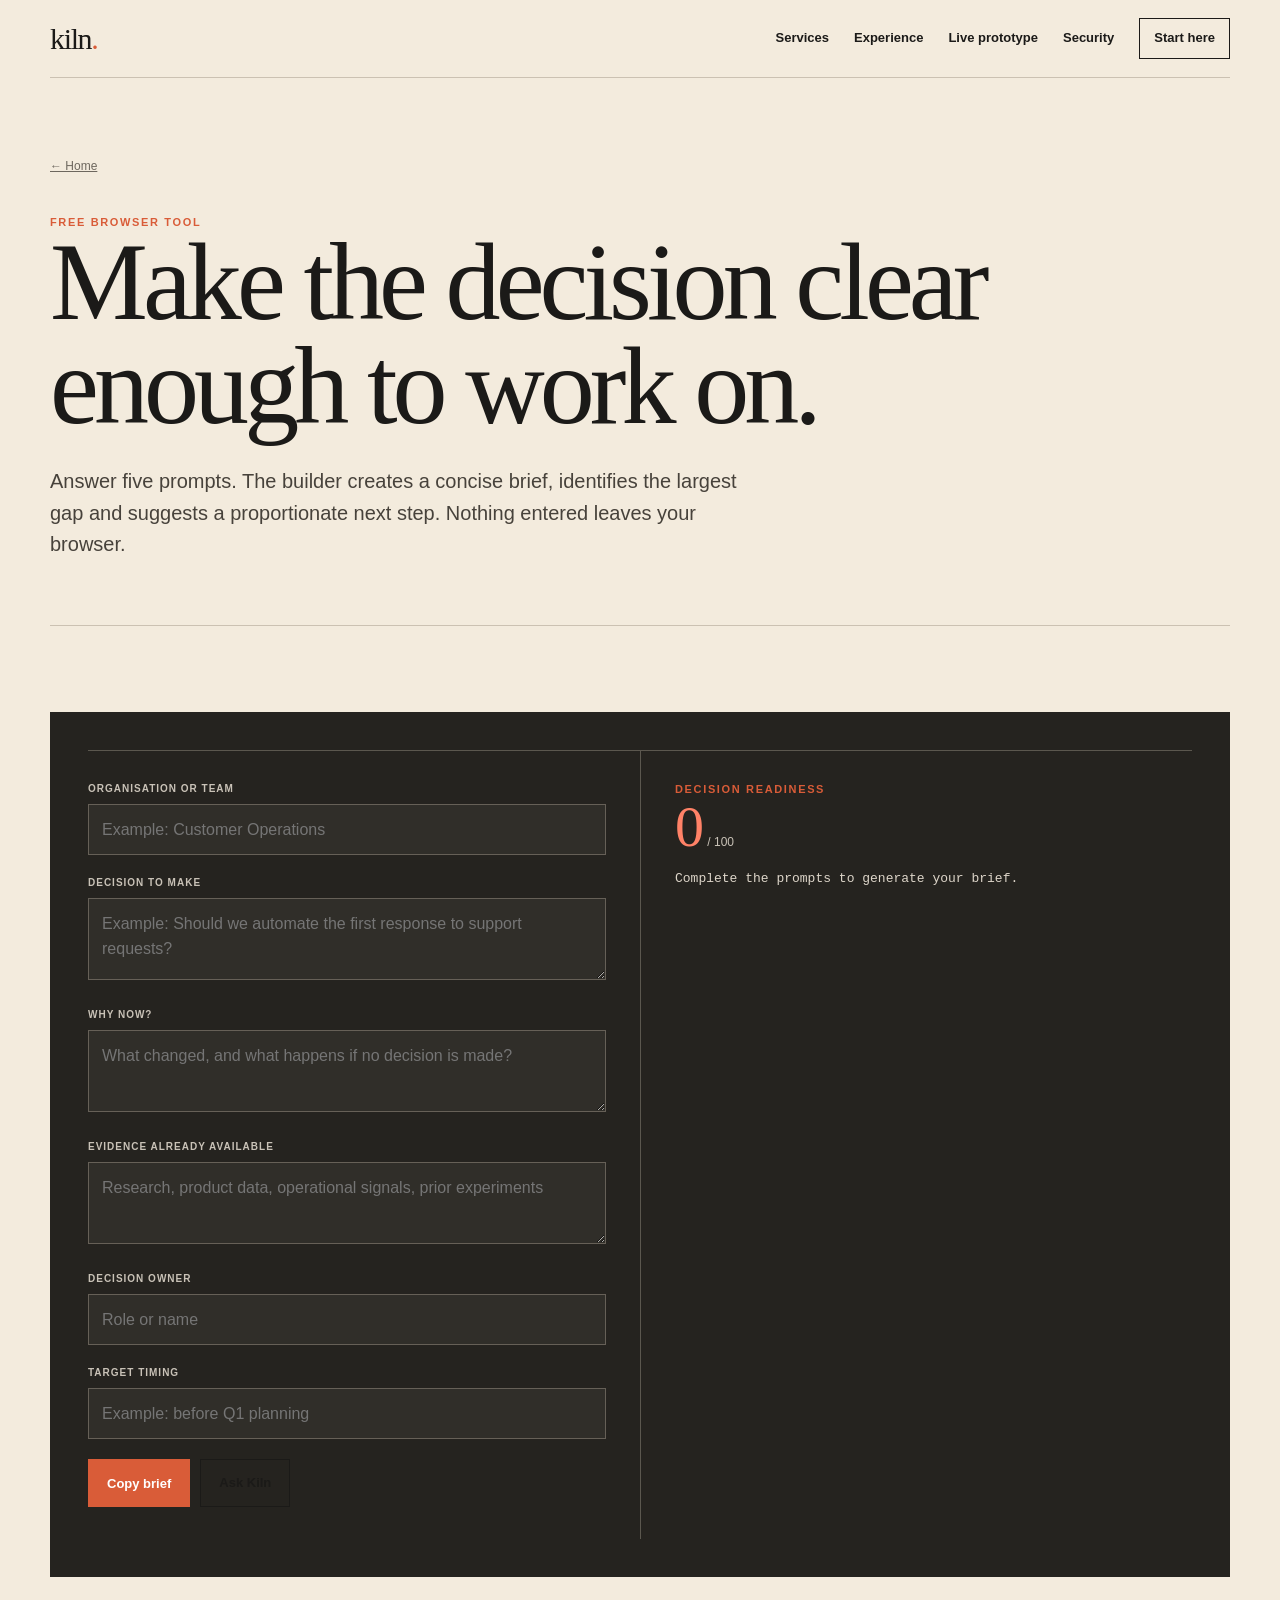
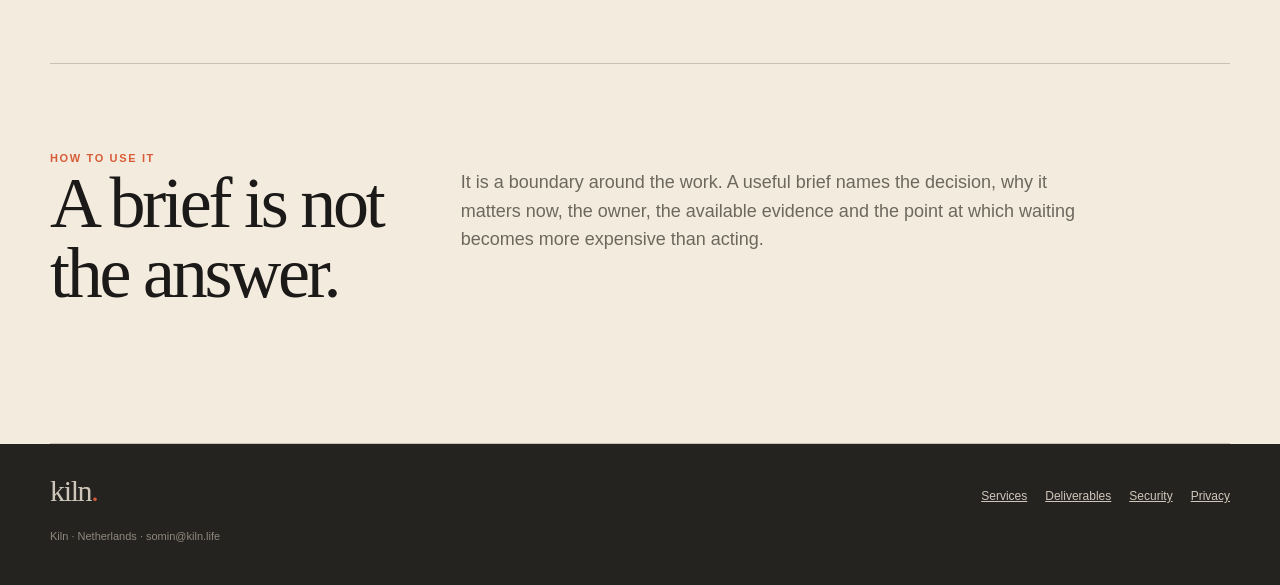
==== commit 5037bfba: "Make Kiln accessible to non-technical buyers" ====
--- a/brief.html
+++ b/brief.html
@@ -1 +1 @@
-<!doctype html><html lang="en"><head><meta charset="utf-8"><meta name="viewport" content="width=device-width,initial-scale=1"><title>Decision brief builder — kiln.</title><meta name="description" content="Build a concise product or AI decision brief in your browser. Nothing entered is sent to Kiln."><link rel="stylesheet" href="site.css"></head><body><header class="wrap top"><a class="brand" href="index.html">kiln<span>.</span></a><nav><a href="services.html">Services</a><a href="work.html">Work</a><a href="sample.html">Sample</a><a href="security.html">Security</a><a class="nav-cta" href="mailto:somin@kiln.life?subject=Decision%20brief">Discuss the brief</a></nav></header><main><section class="wrap page-hero"><a class="crumb" href="index.html">← Home</a><p class="eyebrow">Free browser tool</p><h1>Make the decision clear enough to work on.</h1><p class="lead">Answer five prompts. The builder creates a concise brief, identifies the largest gap and suggests a proportionate next step. Nothing entered leaves your browser.</p></section><section class="wrap section"><div class="tool-shell"><div class="tool-grid"><form class="tool-form" id="briefForm"><div class="field"><label for="org">Organisation or team</label><input id="org" placeholder="Example: Customer Operations"></div><div class="field"><label for="decision">Decision to make</label><textarea id="decision" placeholder="Example: Should we automate the first response to support requests?"></textarea></div><div class="field"><label for="why">Why now?</label><textarea id="why" placeholder="What changed, and what happens if no decision is made?"></textarea></div><div class="field"><label for="evidence">Evidence already available</label><textarea id="evidence" placeholder="Research, product data, operational signals, prior experiments"></textarea></div><div class="field"><label for="owner">Decision owner</label><input id="owner" placeholder="Role or name"></div><div class="field"><label for="timing">Target timing</label><input id="timing" placeholder="Example: before Q1 planning"></div><div class="actions"><button class="button clay" type="button" id="copyBrief">Copy brief</button><a class="button" href="mailto:somin@kiln.life?subject=Help%20with%20a%20decision%20brief">Ask Kiln</a></div><p class="small" id="copyStatus" role="status"></p></form><div class="tool-result"><p class="eyebrow">Decision readiness</p><div class="score"><span id="score">0</span><small style="font:12px var(--sans);color:#c9c2b7"> / 100</small></div><pre id="briefOutput">Complete the prompts to generate your brief.</pre></div></div></div></section><section class="wrap section"><div class="section-head"><div><p class="kicker">How to use it</p><h2>A brief is not the answer.</h2></div><p>It is a boundary around the work. A useful brief names the decision, why it matters now, the owner, the available evidence and the point at which waiting becomes more expensive than acting.</p></div></section></main><footer><div class="wrap"><div class="footer-grid"><a class="brand" href="index.html">kiln<span>.</span></a><div class="footer-links"><a href="services.html">Services</a><a href="deliverables.html">Deliverables</a><a href="security.html">Security</a><a href="privacy.html">Privacy</a></div></div><p class="legal">Kiln · Netherlands · somin@kiln.life</p></div></footer><script>(()=>{const ids=['org','decision','why','evidence','owner','timing'];const out=document.getElementById('briefOutput'),score=document.getElementById('score'),status=document.getElementById('copyStatus');const val=(id,f='[Not specified]')=>document.getElementById(id).value.trim()||f;function update(){const filled=ids.filter(id=>document.getElementById(id).value.trim()).length;const decisionWords=val('decision','').split(/\s+/).filter(Boolean).length;const whyWords=val('why','').split(/\s+/).filter(Boolean).length;let n=Math.round((filled/ids.length)*75)+(decisionWords>=6?15:0)+(whyWords>=6?10:0);n=Math.min(100,n);score.textContent=n;if(!filled){out.textContent='Complete the prompts to generate your brief.';return}let gap='The evidence needed to compare options.';if(!val('decision',''))gap='A specific decision statement.';else if(!val('owner',''))gap='A named decision owner.';else if(!val('why',''))gap='The cost of waiting or reason to act now.';else if(!val('evidence',''))gap='The evidence already available.';else if(!val('timing',''))gap='A decision deadline.';let next=n<50?'Clarify the brief internally or use a Quick Diagnostic.':n<85?'Run a focused Decision Session to compare options.':'The brief is ready for evidence review or a scoped Decision Sprint.';out.textContent=`DECISION BRIEF\n\nOrganisation / team\n${val('org')}\n\nDecision to make\n${val('decision')}\n\nWhy now\n${val('why')}\n\nEvidence available\n${val('evidence')}\n\nDecision owner\n${val('owner')}\n\nTarget timing\n${val('timing')}\n\nLargest current gap\n${gap}\n\nProportionate next step\n${next}`;}ids.forEach(id=>document.getElementById(id).addEventListener('input',update));document.getElementById('copyBrief').addEventListener('click',async()=>{update();try{await navigator.clipboard.writeText(out.textContent);status.textContent='Copied to clipboard.'}catch(e){status.textContent='Select the generated text to copy it.'}setTimeout(()=>status.textContent='',1800)});})();</script></body></html>+<!doctype html><html lang="en"><head><meta charset="utf-8"><meta name="viewport" content="width=device-width,initial-scale=1"><title>Decision brief builder — kiln.</title><meta name="description" content="Build a concise product or AI decision brief in your browser. Nothing entered is sent to Kiln."><link rel="stylesheet" href="site.css"></head><body><header class="wrap top"><a class="brand" href="index.html">kiln<span>.</span></a><nav><a href="services.html">Services</a><a href="work.html">Experience</a><a href="sample.html">Live prototype</a><a href="security.html">Security</a><a class="nav-cta" href="start.html">Start here</a></nav></header><main><section class="wrap page-hero"><a class="crumb" href="index.html">← Home</a><p class="eyebrow">Free browser tool</p><h1>Make the decision clear enough to work on.</h1><p class="lead">Answer five prompts. The builder creates a concise brief, identifies the largest gap and suggests a proportionate next step. Nothing entered leaves your browser.</p></section><section class="wrap section"><div class="tool-shell"><div class="tool-grid"><form class="tool-form" id="briefForm"><div class="field"><label for="org">Organisation or team</label><input id="org" placeholder="Example: Customer Operations"></div><div class="field"><label for="decision">Decision to make</label><textarea id="decision" placeholder="Example: Should we automate the first response to support requests?"></textarea></div><div class="field"><label for="why">Why now?</label><textarea id="why" placeholder="What changed, and what happens if no decision is made?"></textarea></div><div class="field"><label for="evidence">Evidence already available</label><textarea id="evidence" placeholder="Research, product data, operational signals, prior experiments"></textarea></div><div class="field"><label for="owner">Decision owner</label><input id="owner" placeholder="Role or name"></div><div class="field"><label for="timing">Target timing</label><input id="timing" placeholder="Example: before Q1 planning"></div><div class="actions"><button class="button clay" type="button" id="copyBrief">Copy brief</button><a class="button" href="start.html">Ask Kiln</a></div><p class="small" id="copyStatus" role="status"></p></form><div class="tool-result"><p class="eyebrow">Decision readiness</p><div class="score"><span id="score">0</span><small style="font:12px var(--sans);color:#c9c2b7"> / 100</small></div><pre id="briefOutput">Complete the prompts to generate your brief.</pre></div></div></div></section><section class="wrap section"><div class="section-head"><div><p class="kicker">How to use it</p><h2>A brief is not the answer.</h2></div><p>It is a boundary around the work. A useful brief names the decision, why it matters now, the owner, the available evidence and the point at which waiting becomes more expensive than acting.</p></div></section></main><footer><div class="wrap"><div class="footer-grid"><a class="brand" href="index.html">kiln<span>.</span></a><div class="footer-links"><a href="services.html">Services</a><a href="deliverables.html">Deliverables</a><a href="security.html">Security</a><a href="privacy.html">Privacy</a></div></div><p class="legal">Kiln · Netherlands · somin@kiln.life</p></div></footer><script>(()=>{const ids=['org','decision','why','evidence','owner','timing'];const out=document.getElementById('briefOutput'),score=document.getElementById('score'),status=document.getElementById('copyStatus');const val=(id,f='[Not specified]')=>document.getElementById(id).value.trim()||f;function update(){const filled=ids.filter(id=>document.getElementById(id).value.trim()).length;const decisionWords=val('decision','').split(/\s+/).filter(Boolean).length;const whyWords=val('why','').split(/\s+/).filter(Boolean).length;let n=Math.round((filled/ids.length)*75)+(decisionWords>=6?15:0)+(whyWords>=6?10:0);n=Math.min(100,n);score.textContent=n;if(!filled){out.textContent='Complete the prompts to generate your brief.';return}let gap='The evidence needed to compare options.';if(!val('decision',''))gap='A specific decision statement.';else if(!val('owner',''))gap='A named decision owner.';else if(!val('why',''))gap='The cost of waiting or reason to act now.';else if(!val('evidence',''))gap='The evidence already available.';else if(!val('timing',''))gap='A decision deadline.';let next=n<50?'Clarify the brief internally or request a Dashboard Diagnostic.':n<85?'Use a Dashboard Diagnostic to define the useful numbers and sources.':'The brief is ready to discuss as a scoped business dashboard.';out.textContent=`DECISION BRIEF\n\nOrganisation / team\n${val('org')}\n\nDecision to make\n${val('decision')}\n\nWhy now\n${val('why')}\n\nEvidence available\n${val('evidence')}\n\nDecision owner\n${val('owner')}\n\nTarget timing\n${val('timing')}\n\nLargest current gap\n${gap}\n\nProportionate next step\n${next}`;}ids.forEach(id=>document.getElementById(id).addEventListener('input',update));document.getElementById('copyBrief').addEventListener('click',async()=>{update();try{await navigator.clipboard.writeText(out.textContent);status.textContent='Copied to clipboard.'}catch(e){status.textContent='Select the generated text to copy it.'}setTimeout(()=>status.textContent='',1800)});})();</script></body></html>
--- a/site.css
+++ b/site.css
@@ -8,3 +8,17 @@
 @media(max-width:900px){.hero-decision,.choice-section,.decision-band-grid,.proof-strip,.fit-panel{grid-template-columns:1fr;gap:38px}.decision-figure{max-width:620px}.decision-flow{grid-template-columns:1fr}.flow-line{height:22px;width:1px;margin-left:20px}.flow-step{min-height:auto;padding:18px}.situation-grid{grid-template-columns:1fr}.situation-card+.situation-card{border-left:0;padding-left:0}.situation-question{min-height:0}.service-flow{flex-wrap:wrap;justify-content:flex-start}.service-level{grid-template-columns:70px 1fr}.level-output{grid-column:2;border-left:0;padding-left:0}.featured-level{margin-left:-15px;margin-right:-15px;padding-left:15px;padding-right:15px}}
 @media(max-width:720px){.hero-decision{padding-top:46px}.hero-lead{font-size:18px}.decision-figure figcaption{font-size:9px}.choice-section{padding:64px 0}.choice-row{grid-template-columns:32px 1fr 25px;gap:10px;min-height:150px}.choice-copy strong{font-size:23px}.decision-band{padding:60px 0}.decision-flow{margin-top:6px}.clear-offers .offer-step{padding:25px 0}.featured-offer{margin-left:-15px;margin-right:-15px;padding-left:15px!important;padding-right:15px!important}.mini-brief{box-shadow:8px 8px 0 var(--clay)}.proof-strip{padding:64px 0}.service-hero h1{font-size:46px}.situation-section{padding-bottom:64px}.service-flow{font-size:17px;gap:9px}.service-levels{padding-bottom:64px}.service-level{grid-template-columns:42px 1fr;gap:18px;padding:42px 0}.level-marker span{font-size:30px}.level-marker small{writing-mode:vertical-rl}.level-summary{font-size:17px}.level-output{grid-column:1 / -1}.fit-panel{padding-bottom:64px}}
 @media(prefers-reduced-motion:reduce){html{scroll-behavior:auto}.chart-line{animation:none}.choice-row{transition:none}}
+/* Business dashboard positioning */
+.console-hero{display:grid;grid-template-columns:.88fr 1.12fr;gap:58px;align-items:center;padding:76px 0 86px;border-bottom:1px solid var(--line)}.console-hero-copy h1{font-size:clamp(62px,7.4vw,104px);margin:18px 0 0}.console-tagline{font:500 clamp(31px,3.5vw,49px)/1.05 var(--serif);letter-spacing:-.04em;color:var(--clay);margin:8px 0 25px}.console-hero-copy .hero-lead{font-size:19px;max-width:610px}.hero-trust{display:flex;flex-wrap:wrap;gap:9px 18px;margin-top:25px;padding-top:18px;border-top:1px solid var(--line);font-size:10px;text-transform:uppercase;letter-spacing:.09em;color:var(--muted)}.business-console{background:#20201D;color:#F8F2E7;border:1px solid #49463F;box-shadow:18px 18px 0 rgba(217,92,56,.18)}.console-topbar,.console-period,.console-card-head{display:flex;justify-content:space-between;align-items:center}.console-topbar{padding:13px 17px;border-bottom:1px solid #48453F;font-size:12px}.console-dot{display:inline-block;width:7px;height:7px;border-radius:50%;background:#73A56D;margin-right:9px;box-shadow:0 0 0 4px rgba(115,165,109,.12)}.console-status{color:#AFA99D;font-size:10px;text-transform:uppercase;letter-spacing:.1em}.console-tabs{display:flex;padding:12px 16px 0;gap:7px}.console-tab{border:1px solid #555149;background:transparent;color:#BDB6AA;padding:7px 11px;font:700 10px var(--sans);cursor:pointer}.console-tab.active{background:var(--clay);border-color:var(--clay);color:#fff}.console-body{padding:17px}.console-period{font-size:11px;color:#AFA99D;margin-bottom:12px}.console-period span:first-child{color:#fff;font-weight:800;text-transform:uppercase;letter-spacing:.08em}.console-kpis{display:grid;grid-template-columns:repeat(4,1fr);border:1px solid #4B4841}.console-kpi{padding:13px 12px;border-right:1px solid #4B4841;min-width:0}.console-kpi:last-child{border-right:0}.console-kpi small,.console-kpi span{display:block}.console-kpi small{color:#AFA99D;font-size:9px;text-transform:uppercase;letter-spacing:.05em}.console-kpi strong{display:block;font:500 clamp(20px,2.2vw,29px)/1 var(--serif);margin:9px 0 6px}.console-kpi span{font-size:9px;color:#BBB4A8}.console-kpi .up{color:#86AF80}.console-kpi .warn{color:#E88963}.console-main-grid{display:grid;grid-template-columns:1.05fr .95fr;gap:11px;margin-top:11px}.console-chart-card,.decision-card{border:1px solid #4B4841;background:#282722;min-height:240px}.console-chart-card{padding:14px}.console-card-head{font-size:10px}.console-card-head span{color:#999287}.console-chart{height:142px;display:flex;align-items:end;gap:8px;padding:18px 5px 0;border-bottom:1px solid #514D45;background:repeating-linear-gradient(to bottom,transparent 0,transparent 34px,rgba(255,255,255,.055) 35px)}.console-chart span{flex:1;background:linear-gradient(to top,#9F3E29,var(--clay));transition:height .35s ease}.console-chart-labels{display:flex;justify-content:space-between;color:#8F897E;font-size:8px;padding-top:8px}.decision-card{padding:17px;background:#F6EDDF;color:var(--ink)}.decision-label{font-size:9px;text-transform:uppercase;letter-spacing:.12em;color:var(--clay);font-weight:800}.decision-card h3{font-size:24px;margin:10px 0}.decision-card p{font-size:12px;color:var(--muted)}.decision-card ul{font-size:11px;padding-left:17px;margin-bottom:0}.decision-card li{margin:5px 0}.console-sources{display:flex;align-items:center;gap:7px;flex-wrap:wrap;border-top:1px solid #4B4841;margin-top:13px;padding-top:13px;font-size:9px;color:#AAA398}.console-sources span{border:1px solid #555149;padding:4px 7px}.console-sources b{color:#726D65}.console-sources strong{margin-left:auto;color:#F2EADF}.visibility-section{padding:90px 0}.visibility-intro{display:grid;grid-template-columns:.55fr 1.45fr;gap:60px;align-items:start}.visibility-intro h2{max-width:850px}.visibility-grid{display:grid;grid-template-columns:repeat(4,1fr);margin-top:55px;border-top:1px solid var(--ink)}.visibility-grid article{padding:28px 24px 10px 0;border-bottom:1px solid var(--line)}.visibility-grid article+article{border-left:1px solid var(--line);padding-left:24px}.visibility-grid article>span{font-size:11px;color:var(--clay);font-weight:800}.visibility-grid h3{margin:18px 0 12px}.visibility-grid p{color:var(--muted);font-size:14px}.console-process{display:grid;grid-template-columns:.8fr 1.2fr;gap:70px;align-items:center}.console-process h2{font-size:clamp(40px,5vw,64px)}.process-chain{display:flex;align-items:center;justify-content:space-between;gap:10px;font:500 clamp(17px,1.9vw,23px)/1.15 var(--serif);flex-wrap:wrap}.process-chain b{color:#81796E;font:400 14px var(--sans)}
+@media(max-width:1000px){.console-hero{grid-template-columns:1fr;gap:45px}.business-console{max-width:760px}.console-process,.visibility-intro{grid-template-columns:1fr;gap:30px}.visibility-grid{grid-template-columns:repeat(2,1fr)}.visibility-grid article:nth-child(3){border-left:0;padding-left:0}}
+@media(max-width:650px){.console-hero{padding:48px 0 64px}.console-hero-copy h1{font-size:55px}.console-tagline{font-size:31px}.business-console{box-shadow:8px 8px 0 rgba(217,92,56,.22)}.console-kpis{grid-template-columns:repeat(2,1fr)}.console-kpi:nth-child(2){border-right:0}.console-kpi:nth-child(-n+2){border-bottom:1px solid #4B4841}.console-main-grid{grid-template-columns:1fr}.console-chart-card,.decision-card{min-height:0}.console-sources strong{width:100%;margin-left:0}.visibility-section{padding:64px 0}.visibility-grid{grid-template-columns:1fr;margin-top:35px}.visibility-grid article+article{border-left:0;padding-left:0}.process-chain{align-items:flex-start;flex-direction:column}.process-chain b{transform:rotate(90deg);margin-left:10px}}
+
+/* Plain-language positioning, proof and enquiry */
+.plain-explainer{display:grid;grid-template-columns:.68fr 1.32fr;gap:70px;padding:84px 0;border-bottom:1px solid var(--line)}.plain-explainer h2{font-size:clamp(42px,5vw,66px);margin-top:10px}.plain-steps{border-top:1px solid var(--ink)}.plain-steps article{display:grid;grid-template-columns:42px 1fr;gap:8px 18px;padding:24px 0;border-bottom:1px solid var(--line)}.plain-steps article>span{grid-row:1 / 3;color:var(--clay);font-size:11px;font-weight:800}.plain-steps h3{font-size:26px}.plain-steps p{margin:0;color:var(--muted)}
+.experience-summary{display:grid;grid-template-columns:.75fr 1.25fr;gap:70px;align-items:center;padding:58px 0;border-top:1px solid var(--line);border-bottom:1px solid var(--line)}.experience-summary h2{font-size:clamp(36px,4.6vw,58px);margin-top:10px}.background-chain{display:flex;flex-wrap:wrap;align-items:center;gap:12px;font:500 21px/1.2 var(--serif)}.background-chain b{font:400 13px var(--sans);color:var(--clay)}.case-stack{padding-top:24px}.method-note{align-self:center;border:1px solid #5B574E;padding:28px;background:#302E29;color:#D8D0C5}.method-note strong{color:#fff}.method-note p{margin-bottom:0}
+.start-hero{padding:58px 0 48px;border-bottom:1px solid var(--line)}.start-hero h1{font-size:clamp(56px,7vw,94px);max-width:1080px;margin:20px 0 24px}.start-hero .lead{max-width:760px}.enquiry-layout{display:grid;grid-template-columns:.68fr 1.32fr;gap:72px;padding:64px 0 90px}.enquiry-guide{align-self:start;position:sticky;top:24px}.enquiry-guide ol{list-style:none;padding:0;margin:25px 0}.enquiry-guide li{display:grid;grid-template-columns:34px 1fr;gap:12px;padding:18px 0;border-top:1px solid var(--line)}.enquiry-guide li>span{color:var(--clay);font-weight:800}.enquiry-guide p{margin:5px 0 0;color:var(--muted);font-size:14px}.privacy-box{padding:20px;border:1px solid var(--line);background:rgba(255,255,255,.25)}.enquiry-form{padding:34px;border:1px solid var(--line);background:var(--paper)}.form-head{padding-bottom:24px;border-bottom:1px solid var(--line);margin-bottom:8px}.form-head h2{font-size:44px;margin:8px 0}.form-head p:last-child{color:var(--muted);margin-bottom:0}.enquiry-form label{display:grid;gap:8px;padding:16px 0;font-size:13px;font-weight:800}.enquiry-form input,.enquiry-form select,.enquiry-form textarea{width:100%;border:1px solid var(--line);background:#fffaf1;color:var(--ink);padding:13px 14px;font:15px/1.45 var(--sans);border-radius:0}.enquiry-form textarea{resize:vertical}.enquiry-form input:focus,.enquiry-form select:focus,.enquiry-form textarea:focus{outline:2px solid rgba(217,92,56,.35);border-color:var(--clay)}.form-two{display:grid;grid-template-columns:1fr 1fr;gap:18px}.form-actions{display:flex;gap:10px;flex-wrap:wrap;margin-top:16px}.form-status{min-height:24px;color:var(--green);font-weight:700;font-size:13px}.ai-plain{display:grid;grid-template-columns:.75fr 1.25fr;gap:70px;padding:70px 0 90px;border-top:1px solid var(--line)}.ai-plain h2{font-size:clamp(38px,4.8vw,62px);margin-top:10px}.ai-plain>div:last-child{font-size:18px}.legal a{color:inherit}
+@media(max-width:900px){.plain-explainer,.experience-summary,.enquiry-layout,.ai-plain{grid-template-columns:1fr;gap:34px}.enquiry-guide{position:static}.background-chain{font-size:19px}}
+@media(max-width:650px){.plain-explainer{padding:60px 0}.plain-steps article{grid-template-columns:28px 1fr}.experience-summary{padding:48px 0}.background-chain{align-items:flex-start;flex-direction:column}.background-chain b{transform:rotate(90deg);margin-left:9px}.start-hero{padding:46px 0 38px}.start-hero h1{font-size:52px}.enquiry-layout{padding:44px 0 64px}.enquiry-form{padding:22px 18px}.form-two{grid-template-columns:1fr;gap:0}.form-actions .button{width:100%}.ai-plain{padding:54px 0 64px}}
+.text-cta{display:inline-block;margin-top:18px;color:var(--clay);font-weight:800;text-decoration:none}.text-cta:hover{text-decoration:underline}.diagnostic-details{display:grid;grid-template-columns:.7fr 1.3fr;gap:64px;padding:20px 0 90px;border-bottom:1px solid var(--line)}.diagnostic-intro h2{font-size:clamp(38px,4.6vw,60px);margin:10px 0 20px}.diagnostic-intro>p{color:var(--muted)}.diagnostic-grid{display:grid;grid-template-columns:1fr 1fr;border-top:1px solid var(--ink)}.diagnostic-grid article{padding:22px 24px 18px 0;border-bottom:1px solid var(--line)}.diagnostic-grid article:nth-child(even){border-left:1px solid var(--line);padding-left:24px}.diagnostic-grid span{font-weight:800;font-size:12px;color:var(--clay);text-transform:uppercase;letter-spacing:.08em}.diagnostic-grid p{color:var(--muted);font-size:14px}.value-layout{display:grid;grid-template-columns:.75fr 1.25fr;gap:0;padding:64px 0 90px}.value-form{border:1px solid var(--line);background:var(--paper);padding:30px}.value-form label{display:grid;gap:8px;padding:13px 0;font-size:13px;font-weight:800}.value-form input,.value-form select{width:100%;border:1px solid var(--line);background:#fffaf1;padding:13px 14px;font:15px var(--sans);border-radius:0}.value-form .note{font-size:12px;color:var(--muted)}.value-results{background:var(--coal);color:var(--cream);padding:38px}.value-main{padding:24px 0;border-bottom:1px solid #514d45}.value-main span,.value-grid span{display:block;color:#aaa399;font-size:11px;text-transform:uppercase;letter-spacing:.08em}.value-main strong{display:block;font:500 clamp(48px,6vw,78px)/1 var(--serif);margin-top:8px}.value-grid{display:grid;grid-template-columns:1fr 1fr}.value-grid>div{padding:20px 18px 20px 0;border-bottom:1px solid #514d45}.value-grid>div:nth-child(even){border-left:1px solid #514d45;padding-left:18px}.value-grid strong{display:block;font:500 28px/1 var(--serif);margin-top:8px}.value-warning{margin:24px 0;padding:18px;border:1px solid #625e55;color:#d8d0c5}.value-warning p{margin-bottom:0;font-size:13px}
+@media(max-width:900px){.diagnostic-details,.value-layout{grid-template-columns:1fr;gap:34px}.diagnostic-grid{grid-template-columns:1fr}.diagnostic-grid article:nth-child(even){border-left:0;padding-left:0}}
+@media(max-width:650px){.diagnostic-details{padding-bottom:64px}.value-layout{padding:44px 0 64px}.value-form,.value-results{padding:22px 18px}.value-grid{grid-template-columns:1fr}.value-grid>div:nth-child(even){border-left:0;padding-left:0}.value-main strong{font-size:48px}}
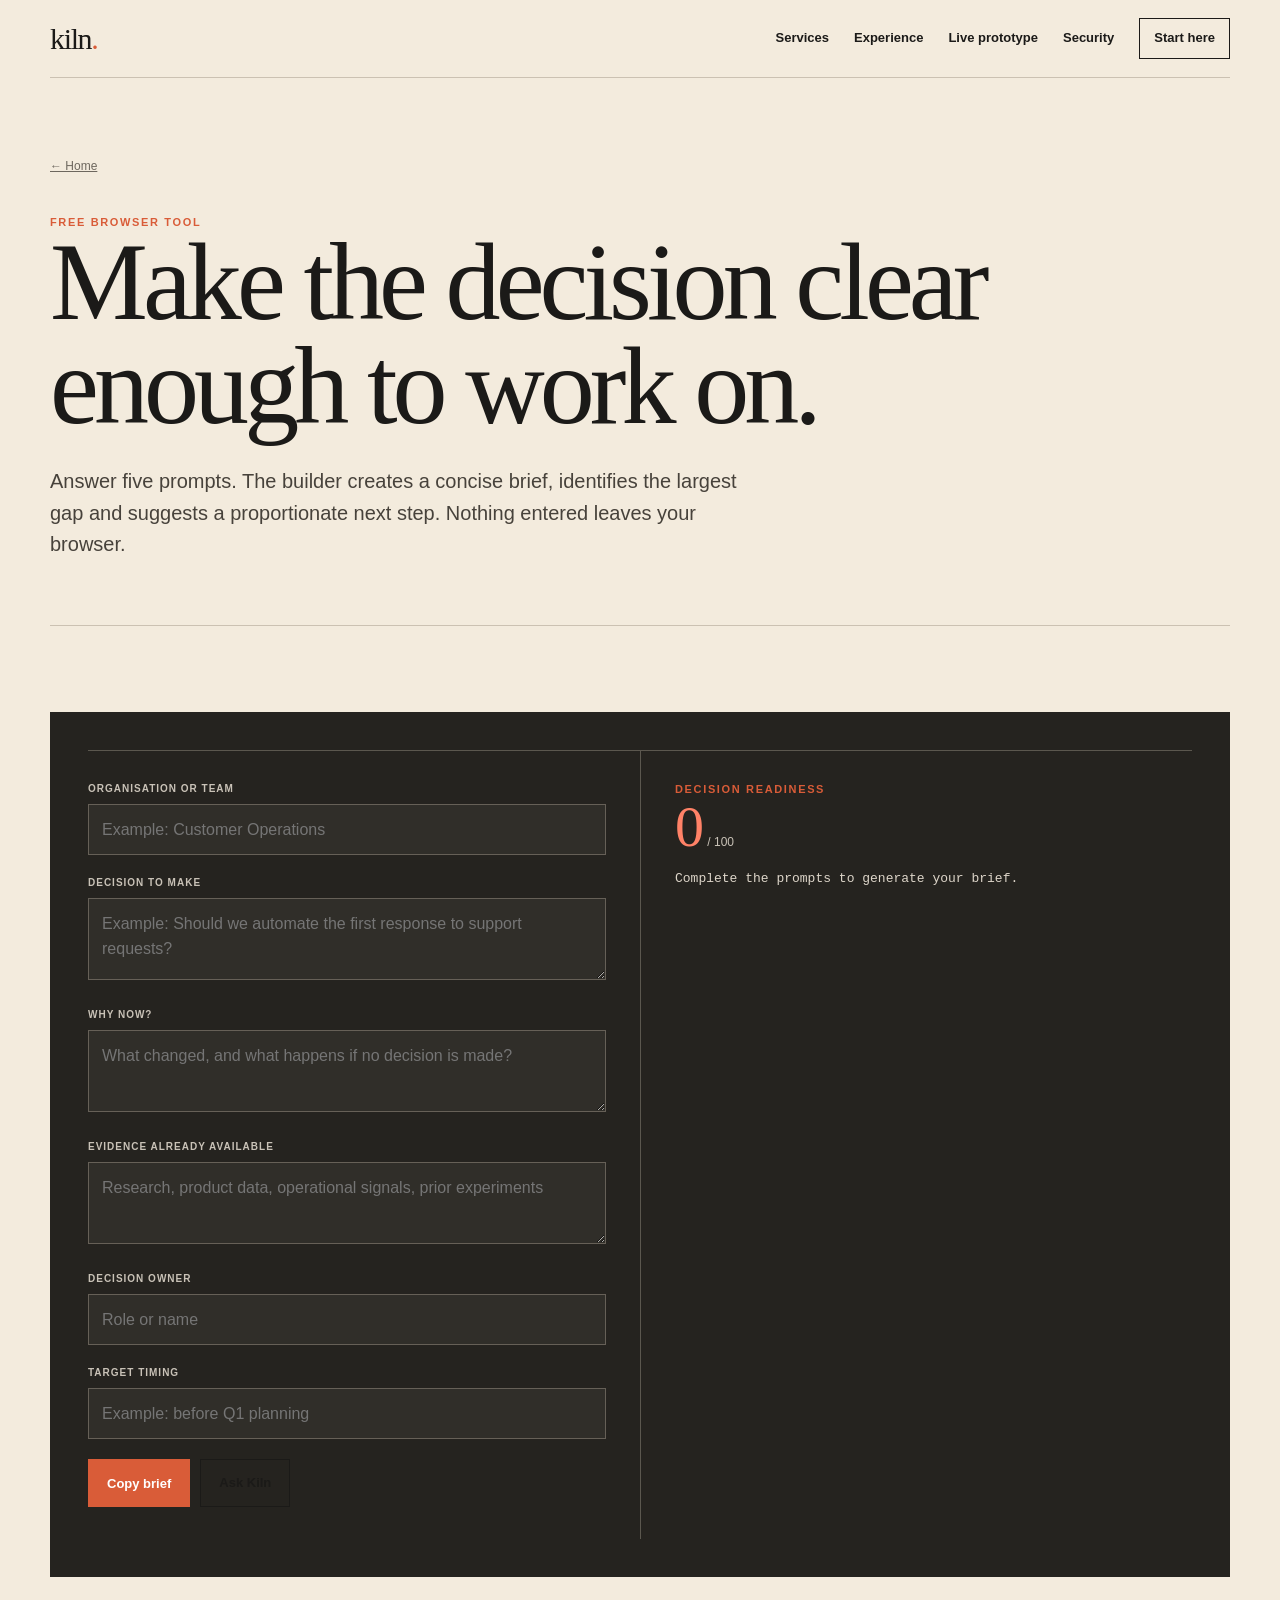
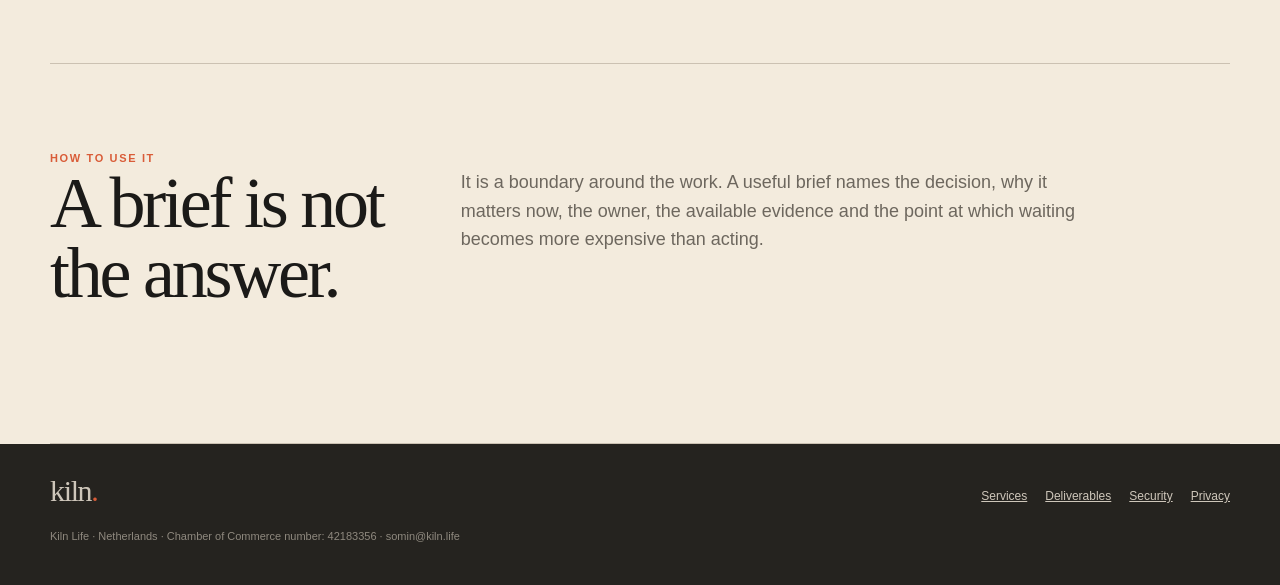
==== commit 5aada0b3: "Add business examples and company registration" ====
--- a/brief.html
+++ b/brief.html
@@ -1 +1 @@
-<!doctype html><html lang="en"><head><meta charset="utf-8"><meta name="viewport" content="width=device-width,initial-scale=1"><title>Decision brief builder — kiln.</title><meta name="description" content="Build a concise product or AI decision brief in your browser. Nothing entered is sent to Kiln."><link rel="stylesheet" href="site.css"></head><body><header class="wrap top"><a class="brand" href="index.html">kiln<span>.</span></a><nav><a href="services.html">Services</a><a href="work.html">Experience</a><a href="sample.html">Live prototype</a><a href="security.html">Security</a><a class="nav-cta" href="start.html">Start here</a></nav></header><main><section class="wrap page-hero"><a class="crumb" href="index.html">← Home</a><p class="eyebrow">Free browser tool</p><h1>Make the decision clear enough to work on.</h1><p class="lead">Answer five prompts. The builder creates a concise brief, identifies the largest gap and suggests a proportionate next step. Nothing entered leaves your browser.</p></section><section class="wrap section"><div class="tool-shell"><div class="tool-grid"><form class="tool-form" id="briefForm"><div class="field"><label for="org">Organisation or team</label><input id="org" placeholder="Example: Customer Operations"></div><div class="field"><label for="decision">Decision to make</label><textarea id="decision" placeholder="Example: Should we automate the first response to support requests?"></textarea></div><div class="field"><label for="why">Why now?</label><textarea id="why" placeholder="What changed, and what happens if no decision is made?"></textarea></div><div class="field"><label for="evidence">Evidence already available</label><textarea id="evidence" placeholder="Research, product data, operational signals, prior experiments"></textarea></div><div class="field"><label for="owner">Decision owner</label><input id="owner" placeholder="Role or name"></div><div class="field"><label for="timing">Target timing</label><input id="timing" placeholder="Example: before Q1 planning"></div><div class="actions"><button class="button clay" type="button" id="copyBrief">Copy brief</button><a class="button" href="start.html">Ask Kiln</a></div><p class="small" id="copyStatus" role="status"></p></form><div class="tool-result"><p class="eyebrow">Decision readiness</p><div class="score"><span id="score">0</span><small style="font:12px var(--sans);color:#c9c2b7"> / 100</small></div><pre id="briefOutput">Complete the prompts to generate your brief.</pre></div></div></div></section><section class="wrap section"><div class="section-head"><div><p class="kicker">How to use it</p><h2>A brief is not the answer.</h2></div><p>It is a boundary around the work. A useful brief names the decision, why it matters now, the owner, the available evidence and the point at which waiting becomes more expensive than acting.</p></div></section></main><footer><div class="wrap"><div class="footer-grid"><a class="brand" href="index.html">kiln<span>.</span></a><div class="footer-links"><a href="services.html">Services</a><a href="deliverables.html">Deliverables</a><a href="security.html">Security</a><a href="privacy.html">Privacy</a></div></div><p class="legal">Kiln · Netherlands · somin@kiln.life</p></div></footer><script>(()=>{const ids=['org','decision','why','evidence','owner','timing'];const out=document.getElementById('briefOutput'),score=document.getElementById('score'),status=document.getElementById('copyStatus');const val=(id,f='[Not specified]')=>document.getElementById(id).value.trim()||f;function update(){const filled=ids.filter(id=>document.getElementById(id).value.trim()).length;const decisionWords=val('decision','').split(/\s+/).filter(Boolean).length;const whyWords=val('why','').split(/\s+/).filter(Boolean).length;let n=Math.round((filled/ids.length)*75)+(decisionWords>=6?15:0)+(whyWords>=6?10:0);n=Math.min(100,n);score.textContent=n;if(!filled){out.textContent='Complete the prompts to generate your brief.';return}let gap='The evidence needed to compare options.';if(!val('decision',''))gap='A specific decision statement.';else if(!val('owner',''))gap='A named decision owner.';else if(!val('why',''))gap='The cost of waiting or reason to act now.';else if(!val('evidence',''))gap='The evidence already available.';else if(!val('timing',''))gap='A decision deadline.';let next=n<50?'Clarify the brief internally or request a Dashboard Diagnostic.':n<85?'Use a Dashboard Diagnostic to define the useful numbers and sources.':'The brief is ready to discuss as a scoped business dashboard.';out.textContent=`DECISION BRIEF\n\nOrganisation / team\n${val('org')}\n\nDecision to make\n${val('decision')}\n\nWhy now\n${val('why')}\n\nEvidence available\n${val('evidence')}\n\nDecision owner\n${val('owner')}\n\nTarget timing\n${val('timing')}\n\nLargest current gap\n${gap}\n\nProportionate next step\n${next}`;}ids.forEach(id=>document.getElementById(id).addEventListener('input',update));document.getElementById('copyBrief').addEventListener('click',async()=>{update();try{await navigator.clipboard.writeText(out.textContent);status.textContent='Copied to clipboard.'}catch(e){status.textContent='Select the generated text to copy it.'}setTimeout(()=>status.textContent='',1800)});})();</script></body></html>+<!doctype html><html lang="en"><head><meta charset="utf-8"><meta name="viewport" content="width=device-width,initial-scale=1"><title>Decision brief builder — kiln.</title><meta name="description" content="Build a concise product or AI decision brief in your browser. Nothing entered is sent to Kiln."><link rel="stylesheet" href="site.css"></head><body><header class="wrap top"><a class="brand" href="index.html">kiln<span>.</span></a><nav><a href="services.html">Services</a><a href="work.html">Experience</a><a href="sample.html">Live prototype</a><a href="security.html">Security</a><a class="nav-cta" href="start.html">Start here</a></nav></header><main><section class="wrap page-hero"><a class="crumb" href="index.html">← Home</a><p class="eyebrow">Free browser tool</p><h1>Make the decision clear enough to work on.</h1><p class="lead">Answer five prompts. The builder creates a concise brief, identifies the largest gap and suggests a proportionate next step. Nothing entered leaves your browser.</p></section><section class="wrap section"><div class="tool-shell"><div class="tool-grid"><form class="tool-form" id="briefForm"><div class="field"><label for="org">Organisation or team</label><input id="org" placeholder="Example: Customer Operations"></div><div class="field"><label for="decision">Decision to make</label><textarea id="decision" placeholder="Example: Should we automate the first response to support requests?"></textarea></div><div class="field"><label for="why">Why now?</label><textarea id="why" placeholder="What changed, and what happens if no decision is made?"></textarea></div><div class="field"><label for="evidence">Evidence already available</label><textarea id="evidence" placeholder="Research, product data, operational signals, prior experiments"></textarea></div><div class="field"><label for="owner">Decision owner</label><input id="owner" placeholder="Role or name"></div><div class="field"><label for="timing">Target timing</label><input id="timing" placeholder="Example: before Q1 planning"></div><div class="actions"><button class="button clay" type="button" id="copyBrief">Copy brief</button><a class="button" href="start.html">Ask Kiln</a></div><p class="small" id="copyStatus" role="status"></p></form><div class="tool-result"><p class="eyebrow">Decision readiness</p><div class="score"><span id="score">0</span><small style="font:12px var(--sans);color:#c9c2b7"> / 100</small></div><pre id="briefOutput">Complete the prompts to generate your brief.</pre></div></div></div></section><section class="wrap section"><div class="section-head"><div><p class="kicker">How to use it</p><h2>A brief is not the answer.</h2></div><p>It is a boundary around the work. A useful brief names the decision, why it matters now, the owner, the available evidence and the point at which waiting becomes more expensive than acting.</p></div></section></main><footer><div class="wrap"><div class="footer-grid"><a class="brand" href="index.html">kiln<span>.</span></a><div class="footer-links"><a href="services.html">Services</a><a href="deliverables.html">Deliverables</a><a href="security.html">Security</a><a href="privacy.html">Privacy</a></div></div><p class="legal">Kiln Life · Netherlands · Chamber of Commerce number: 42183356 · somin@kiln.life</p></div></footer><script>(()=>{const ids=['org','decision','why','evidence','owner','timing'];const out=document.getElementById('briefOutput'),score=document.getElementById('score'),status=document.getElementById('copyStatus');const val=(id,f='[Not specified]')=>document.getElementById(id).value.trim()||f;function update(){const filled=ids.filter(id=>document.getElementById(id).value.trim()).length;const decisionWords=val('decision','').split(/\s+/).filter(Boolean).length;const whyWords=val('why','').split(/\s+/).filter(Boolean).length;let n=Math.round((filled/ids.length)*75)+(decisionWords>=6?15:0)+(whyWords>=6?10:0);n=Math.min(100,n);score.textContent=n;if(!filled){out.textContent='Complete the prompts to generate your brief.';return}let gap='The evidence needed to compare options.';if(!val('decision',''))gap='A specific decision statement.';else if(!val('owner',''))gap='A named decision owner.';else if(!val('why',''))gap='The cost of waiting or reason to act now.';else if(!val('evidence',''))gap='The evidence already available.';else if(!val('timing',''))gap='A decision deadline.';let next=n<50?'Clarify the brief internally or request a Dashboard Diagnostic.':n<85?'Use a Dashboard Diagnostic to define the useful numbers and sources.':'The brief is ready to discuss as a scoped business dashboard.';out.textContent=`DECISION BRIEF\n\nOrganisation / team\n${val('org')}\n\nDecision to make\n${val('decision')}\n\nWhy now\n${val('why')}\n\nEvidence available\n${val('evidence')}\n\nDecision owner\n${val('owner')}\n\nTarget timing\n${val('timing')}\n\nLargest current gap\n${gap}\n\nProportionate next step\n${next}`;}ids.forEach(id=>document.getElementById(id).addEventListener('input',update));document.getElementById('copyBrief').addEventListener('click',async()=>{update();try{await navigator.clipboard.writeText(out.textContent);status.textContent='Copied to clipboard.'}catch(e){status.textContent='Select the generated text to copy it.'}setTimeout(()=>status.textContent='',1800)});})();</script></body></html>
--- a/site.css
+++ b/site.css
@@ -9,9 +9,9 @@
 @media(max-width:720px){.hero-decision{padding-top:46px}.hero-lead{font-size:18px}.decision-figure figcaption{font-size:9px}.choice-section{padding:64px 0}.choice-row{grid-template-columns:32px 1fr 25px;gap:10px;min-height:150px}.choice-copy strong{font-size:23px}.decision-band{padding:60px 0}.decision-flow{margin-top:6px}.clear-offers .offer-step{padding:25px 0}.featured-offer{margin-left:-15px;margin-right:-15px;padding-left:15px!important;padding-right:15px!important}.mini-brief{box-shadow:8px 8px 0 var(--clay)}.proof-strip{padding:64px 0}.service-hero h1{font-size:46px}.situation-section{padding-bottom:64px}.service-flow{font-size:17px;gap:9px}.service-levels{padding-bottom:64px}.service-level{grid-template-columns:42px 1fr;gap:18px;padding:42px 0}.level-marker span{font-size:30px}.level-marker small{writing-mode:vertical-rl}.level-summary{font-size:17px}.level-output{grid-column:1 / -1}.fit-panel{padding-bottom:64px}}
 @media(prefers-reduced-motion:reduce){html{scroll-behavior:auto}.chart-line{animation:none}.choice-row{transition:none}}
 /* Business dashboard positioning */
-.console-hero{display:grid;grid-template-columns:.88fr 1.12fr;gap:58px;align-items:center;padding:76px 0 86px;border-bottom:1px solid var(--line)}.console-hero-copy h1{font-size:clamp(62px,7.4vw,104px);margin:18px 0 0}.console-tagline{font:500 clamp(31px,3.5vw,49px)/1.05 var(--serif);letter-spacing:-.04em;color:var(--clay);margin:8px 0 25px}.console-hero-copy .hero-lead{font-size:19px;max-width:610px}.hero-trust{display:flex;flex-wrap:wrap;gap:9px 18px;margin-top:25px;padding-top:18px;border-top:1px solid var(--line);font-size:10px;text-transform:uppercase;letter-spacing:.09em;color:var(--muted)}.business-console{background:#20201D;color:#F8F2E7;border:1px solid #49463F;box-shadow:18px 18px 0 rgba(217,92,56,.18)}.console-topbar,.console-period,.console-card-head{display:flex;justify-content:space-between;align-items:center}.console-topbar{padding:13px 17px;border-bottom:1px solid #48453F;font-size:12px}.console-dot{display:inline-block;width:7px;height:7px;border-radius:50%;background:#73A56D;margin-right:9px;box-shadow:0 0 0 4px rgba(115,165,109,.12)}.console-status{color:#AFA99D;font-size:10px;text-transform:uppercase;letter-spacing:.1em}.console-tabs{display:flex;padding:12px 16px 0;gap:7px}.console-tab{border:1px solid #555149;background:transparent;color:#BDB6AA;padding:7px 11px;font:700 10px var(--sans);cursor:pointer}.console-tab.active{background:var(--clay);border-color:var(--clay);color:#fff}.console-body{padding:17px}.console-period{font-size:11px;color:#AFA99D;margin-bottom:12px}.console-period span:first-child{color:#fff;font-weight:800;text-transform:uppercase;letter-spacing:.08em}.console-kpis{display:grid;grid-template-columns:repeat(4,1fr);border:1px solid #4B4841}.console-kpi{padding:13px 12px;border-right:1px solid #4B4841;min-width:0}.console-kpi:last-child{border-right:0}.console-kpi small,.console-kpi span{display:block}.console-kpi small{color:#AFA99D;font-size:9px;text-transform:uppercase;letter-spacing:.05em}.console-kpi strong{display:block;font:500 clamp(20px,2.2vw,29px)/1 var(--serif);margin:9px 0 6px}.console-kpi span{font-size:9px;color:#BBB4A8}.console-kpi .up{color:#86AF80}.console-kpi .warn{color:#E88963}.console-main-grid{display:grid;grid-template-columns:1.05fr .95fr;gap:11px;margin-top:11px}.console-chart-card,.decision-card{border:1px solid #4B4841;background:#282722;min-height:240px}.console-chart-card{padding:14px}.console-card-head{font-size:10px}.console-card-head span{color:#999287}.console-chart{height:142px;display:flex;align-items:end;gap:8px;padding:18px 5px 0;border-bottom:1px solid #514D45;background:repeating-linear-gradient(to bottom,transparent 0,transparent 34px,rgba(255,255,255,.055) 35px)}.console-chart span{flex:1;background:linear-gradient(to top,#9F3E29,var(--clay));transition:height .35s ease}.console-chart-labels{display:flex;justify-content:space-between;color:#8F897E;font-size:8px;padding-top:8px}.decision-card{padding:17px;background:#F6EDDF;color:var(--ink)}.decision-label{font-size:9px;text-transform:uppercase;letter-spacing:.12em;color:var(--clay);font-weight:800}.decision-card h3{font-size:24px;margin:10px 0}.decision-card p{font-size:12px;color:var(--muted)}.decision-card ul{font-size:11px;padding-left:17px;margin-bottom:0}.decision-card li{margin:5px 0}.console-sources{display:flex;align-items:center;gap:7px;flex-wrap:wrap;border-top:1px solid #4B4841;margin-top:13px;padding-top:13px;font-size:9px;color:#AAA398}.console-sources span{border:1px solid #555149;padding:4px 7px}.console-sources b{color:#726D65}.console-sources strong{margin-left:auto;color:#F2EADF}.visibility-section{padding:90px 0}.visibility-intro{display:grid;grid-template-columns:.55fr 1.45fr;gap:60px;align-items:start}.visibility-intro h2{max-width:850px}.visibility-grid{display:grid;grid-template-columns:repeat(4,1fr);margin-top:55px;border-top:1px solid var(--ink)}.visibility-grid article{padding:28px 24px 10px 0;border-bottom:1px solid var(--line)}.visibility-grid article+article{border-left:1px solid var(--line);padding-left:24px}.visibility-grid article>span{font-size:11px;color:var(--clay);font-weight:800}.visibility-grid h3{margin:18px 0 12px}.visibility-grid p{color:var(--muted);font-size:14px}.console-process{display:grid;grid-template-columns:.8fr 1.2fr;gap:70px;align-items:center}.console-process h2{font-size:clamp(40px,5vw,64px)}.process-chain{display:flex;align-items:center;justify-content:space-between;gap:10px;font:500 clamp(17px,1.9vw,23px)/1.15 var(--serif);flex-wrap:wrap}.process-chain b{color:#81796E;font:400 14px var(--sans)}
+.console-hero{display:grid;grid-template-columns:.88fr 1.12fr;gap:58px;align-items:center;padding:76px 0 86px;border-bottom:1px solid var(--line)}.console-hero-copy h1{font-size:clamp(62px,7.4vw,104px);margin:18px 0 0}.console-tagline{font:500 clamp(31px,3.5vw,49px)/1.05 var(--serif);letter-spacing:-.04em;color:var(--clay);margin:8px 0 25px}.console-hero-copy .hero-lead{font-size:19px;max-width:610px}.hero-trust{display:flex;flex-wrap:wrap;gap:9px 18px;margin-top:25px;padding-top:18px;border-top:1px solid var(--line);font-size:10px;text-transform:uppercase;letter-spacing:.09em;color:var(--muted)}.business-console{background:#20201D;color:#F8F2E7;border:1px solid #49463F;box-shadow:18px 18px 0 rgba(217,92,56,.18)}.console-topbar,.console-period,.console-card-head{display:flex;justify-content:space-between;align-items:center}.console-topbar{padding:13px 17px;border-bottom:1px solid #48453F;font-size:12px}.console-dot{display:inline-block;width:7px;height:7px;border-radius:50%;background:#73A56D;margin-right:9px;box-shadow:0 0 0 4px rgba(115,165,109,.12)}.console-status{color:#AFA99D;font-size:10px;text-transform:uppercase;letter-spacing:.1em}.console-tabs{display:flex;padding:12px 16px 0;gap:7px}.console-tab{border:1px solid #555149;background:transparent;color:#BDB6AA;padding:7px 11px;font:700 10px var(--sans);cursor:pointer}.console-tab.active{background:var(--clay);border-color:var(--clay);color:#fff}.console-body{padding:17px}.console-period{font-size:11px;color:#AFA99D;margin-bottom:12px}.console-period span:first-child{color:#fff;font-weight:800;text-transform:uppercase;letter-spacing:.08em}.console-kpis{display:grid;grid-template-columns:repeat(4,1fr);border:1px solid #4B4841}.console-kpi{padding:13px 12px;border-right:1px solid #4B4841;min-width:0}.console-kpi:last-child{border-right:0}.console-kpi small,.console-kpi span{display:block}.console-kpi small{color:#AFA99D;font-size:9px;text-transform:uppercase;letter-spacing:.05em}.console-kpi strong{display:block;font:500 clamp(20px,2.2vw,29px)/1 var(--serif);margin:9px 0 6px}.console-kpi span{font-size:9px;color:#BBB4A8}.console-kpi .up{color:#86AF80}.console-kpi .warn{color:#E88963}.console-main-grid{display:grid;grid-template-columns:1.05fr .95fr;grid-auto-rows:255px;gap:11px;margin-top:11px}.console-chart-card,.decision-card{border:1px solid #4B4841;background:#282722;min-height:0;height:100%;overflow:hidden}.console-chart-card{padding:14px}.console-card-head{font-size:10px}.console-card-head span{color:#999287}.console-chart{height:142px;display:flex;align-items:end;gap:8px;padding:18px 5px 0;border-bottom:1px solid #514D45;background:repeating-linear-gradient(to bottom,transparent 0,transparent 34px,rgba(255,255,255,.055) 35px)}.console-chart span{flex:1;background:linear-gradient(to top,#9F3E29,var(--clay));transition:height .35s ease}.console-chart-labels{display:flex;justify-content:space-between;color:#8F897E;font-size:8px;padding-top:8px}.decision-card{padding:17px;background:#F6EDDF;color:var(--ink)}.decision-label{font-size:9px;text-transform:uppercase;letter-spacing:.12em;color:var(--clay);font-weight:800}.decision-card h3{font-size:24px;margin:10px 0}.decision-card p{font-size:12px;color:var(--muted)}.decision-card ul{font-size:11px;padding-left:17px;margin-bottom:0}.decision-card li{margin:5px 0}.console-sources{display:flex;align-items:center;gap:7px;flex-wrap:wrap;border-top:1px solid #4B4841;margin-top:13px;padding-top:13px;font-size:9px;color:#AAA398}.console-sources span{border:1px solid #555149;padding:4px 7px}.console-sources b{color:#726D65}.console-sources strong{margin-left:auto;color:#F2EADF}.visibility-section{padding:90px 0}.visibility-intro{display:grid;grid-template-columns:.55fr 1.45fr;gap:60px;align-items:start}.visibility-intro h2{max-width:850px}.visibility-grid{display:grid;grid-template-columns:repeat(4,1fr);margin-top:55px;border-top:1px solid var(--ink)}.visibility-grid article{padding:28px 24px 10px 0;border-bottom:1px solid var(--line)}.visibility-grid article+article{border-left:1px solid var(--line);padding-left:24px}.visibility-grid article>span{font-size:11px;color:var(--clay);font-weight:800}.visibility-grid h3{margin:18px 0 12px}.visibility-grid p{color:var(--muted);font-size:14px}.console-process{display:grid;grid-template-columns:.8fr 1.2fr;gap:70px;align-items:center}.console-process h2{font-size:clamp(40px,5vw,64px)}.process-chain{display:flex;align-items:center;justify-content:space-between;gap:10px;font:500 clamp(17px,1.9vw,23px)/1.15 var(--serif);flex-wrap:wrap}.process-chain b{color:#81796E;font:400 14px var(--sans)}
 @media(max-width:1000px){.console-hero{grid-template-columns:1fr;gap:45px}.business-console{max-width:760px}.console-process,.visibility-intro{grid-template-columns:1fr;gap:30px}.visibility-grid{grid-template-columns:repeat(2,1fr)}.visibility-grid article:nth-child(3){border-left:0;padding-left:0}}
-@media(max-width:650px){.console-hero{padding:48px 0 64px}.console-hero-copy h1{font-size:55px}.console-tagline{font-size:31px}.business-console{box-shadow:8px 8px 0 rgba(217,92,56,.22)}.console-kpis{grid-template-columns:repeat(2,1fr)}.console-kpi:nth-child(2){border-right:0}.console-kpi:nth-child(-n+2){border-bottom:1px solid #4B4841}.console-main-grid{grid-template-columns:1fr}.console-chart-card,.decision-card{min-height:0}.console-sources strong{width:100%;margin-left:0}.visibility-section{padding:64px 0}.visibility-grid{grid-template-columns:1fr;margin-top:35px}.visibility-grid article+article{border-left:0;padding-left:0}.process-chain{align-items:flex-start;flex-direction:column}.process-chain b{transform:rotate(90deg);margin-left:10px}}
+@media(max-width:650px){.console-hero{padding:48px 0 64px}.console-hero-copy h1{font-size:55px}.console-tagline{font-size:31px}.business-console{box-shadow:8px 8px 0 rgba(217,92,56,.22)}.console-kpis{grid-template-columns:repeat(2,1fr)}.console-kpi:nth-child(2){border-right:0}.console-kpi:nth-child(-n+2){border-bottom:1px solid #4B4841}.console-main-grid{grid-template-columns:1fr;grid-auto-rows:auto}.console-chart-card,.decision-card{min-height:0;height:auto;overflow:visible}.console-sources strong{width:100%;margin-left:0}.process-chain{align-items:flex-start;flex-direction:column}.process-chain b{transform:rotate(90deg);margin-left:10px}}
 
 /* Plain-language positioning, proof and enquiry */
 .plain-explainer{display:grid;grid-template-columns:.68fr 1.32fr;gap:70px;padding:84px 0;border-bottom:1px solid var(--line)}.plain-explainer h2{font-size:clamp(42px,5vw,66px);margin-top:10px}.plain-steps{border-top:1px solid var(--ink)}.plain-steps article{display:grid;grid-template-columns:42px 1fr;gap:8px 18px;padding:24px 0;border-bottom:1px solid var(--line)}.plain-steps article>span{grid-row:1 / 3;color:var(--clay);font-size:11px;font-weight:800}.plain-steps h3{font-size:26px}.plain-steps p{margin:0;color:var(--muted)}
@@ -19,6 +19,9 @@
 .start-hero{padding:58px 0 48px;border-bottom:1px solid var(--line)}.start-hero h1{font-size:clamp(56px,7vw,94px);max-width:1080px;margin:20px 0 24px}.start-hero .lead{max-width:760px}.enquiry-layout{display:grid;grid-template-columns:.68fr 1.32fr;gap:72px;padding:64px 0 90px}.enquiry-guide{align-self:start;position:sticky;top:24px}.enquiry-guide ol{list-style:none;padding:0;margin:25px 0}.enquiry-guide li{display:grid;grid-template-columns:34px 1fr;gap:12px;padding:18px 0;border-top:1px solid var(--line)}.enquiry-guide li>span{color:var(--clay);font-weight:800}.enquiry-guide p{margin:5px 0 0;color:var(--muted);font-size:14px}.privacy-box{padding:20px;border:1px solid var(--line);background:rgba(255,255,255,.25)}.enquiry-form{padding:34px;border:1px solid var(--line);background:var(--paper)}.form-head{padding-bottom:24px;border-bottom:1px solid var(--line);margin-bottom:8px}.form-head h2{font-size:44px;margin:8px 0}.form-head p:last-child{color:var(--muted);margin-bottom:0}.enquiry-form label{display:grid;gap:8px;padding:16px 0;font-size:13px;font-weight:800}.enquiry-form input,.enquiry-form select,.enquiry-form textarea{width:100%;border:1px solid var(--line);background:#fffaf1;color:var(--ink);padding:13px 14px;font:15px/1.45 var(--sans);border-radius:0}.enquiry-form textarea{resize:vertical}.enquiry-form input:focus,.enquiry-form select:focus,.enquiry-form textarea:focus{outline:2px solid rgba(217,92,56,.35);border-color:var(--clay)}.form-two{display:grid;grid-template-columns:1fr 1fr;gap:18px}.form-actions{display:flex;gap:10px;flex-wrap:wrap;margin-top:16px}.form-status{min-height:24px;color:var(--green);font-weight:700;font-size:13px}.ai-plain{display:grid;grid-template-columns:.75fr 1.25fr;gap:70px;padding:70px 0 90px;border-top:1px solid var(--line)}.ai-plain h2{font-size:clamp(38px,4.8vw,62px);margin-top:10px}.ai-plain>div:last-child{font-size:18px}.legal a{color:inherit}
 @media(max-width:900px){.plain-explainer,.experience-summary,.enquiry-layout,.ai-plain{grid-template-columns:1fr;gap:34px}.enquiry-guide{position:static}.background-chain{font-size:19px}}
 @media(max-width:650px){.plain-explainer{padding:60px 0}.plain-steps article{grid-template-columns:28px 1fr}.experience-summary{padding:48px 0}.background-chain{align-items:flex-start;flex-direction:column}.background-chain b{transform:rotate(90deg);margin-left:9px}.start-hero{padding:46px 0 38px}.start-hero h1{font-size:52px}.enquiry-layout{padding:44px 0 64px}.enquiry-form{padding:22px 18px}.form-two{grid-template-columns:1fr;gap:0}.form-actions .button{width:100%}.ai-plain{padding:54px 0 64px}}
+.owner-examples{padding:82px 0 88px;background:var(--coal);color:var(--cream)}.owner-examples .section-head{border-bottom-color:#5A554D}.owner-examples .section-head>p{color:#B8B0A4}.example-grid{display:grid;grid-template-columns:repeat(3,1fr);border-top:1px solid #625D54}.example-card{display:flex;flex-direction:column;min-height:410px;padding:28px;color:var(--cream);text-decoration:none;border-bottom:1px solid #625D54;transition:background .2s ease,transform .2s ease}.example-card+.example-card{border-left:1px solid #625D54}.example-card:hover{background:#302E29;transform:translateY(-3px)}.example-card>span{color:#D7CFC3;text-transform:uppercase;letter-spacing:.1em;font-size:10px;font-weight:800}.example-stat{margin:34px 0 30px}.example-stat strong{display:block;font:500 64px/.9 var(--serif);letter-spacing:-.05em;color:#fff}.example-stat small{display:block;margin-top:9px;color:#AFA79C;font-size:11px;text-transform:uppercase;letter-spacing:.08em}.example-card h3{font-size:29px;max-width:300px}.example-card p{color:#BDB5AA;margin:16px 0 24px;max-width:310px}.example-card b{margin-top:auto;color:#F0815D;font-size:12px}
+@media(max-width:900px){.example-grid{grid-template-columns:1fr}.example-card{min-height:0}.example-card+.example-card{border-left:0}.example-stat{margin:24px 0}.example-stat strong{font-size:54px}}
+@media(max-width:650px){.owner-examples{padding:60px 0 64px}.owner-examples .section-head{gap:18px;margin-bottom:26px}.example-card{padding:26px 0}.example-card h3{font-size:27px}}
 .text-cta{display:inline-block;margin-top:18px;color:var(--clay);font-weight:800;text-decoration:none}.text-cta:hover{text-decoration:underline}.diagnostic-details{display:grid;grid-template-columns:.7fr 1.3fr;gap:64px;padding:20px 0 90px;border-bottom:1px solid var(--line)}.diagnostic-intro h2{font-size:clamp(38px,4.6vw,60px);margin:10px 0 20px}.diagnostic-intro>p{color:var(--muted)}.diagnostic-grid{display:grid;grid-template-columns:1fr 1fr;border-top:1px solid var(--ink)}.diagnostic-grid article{padding:22px 24px 18px 0;border-bottom:1px solid var(--line)}.diagnostic-grid article:nth-child(even){border-left:1px solid var(--line);padding-left:24px}.diagnostic-grid span{font-weight:800;font-size:12px;color:var(--clay);text-transform:uppercase;letter-spacing:.08em}.diagnostic-grid p{color:var(--muted);font-size:14px}.value-layout{display:grid;grid-template-columns:.75fr 1.25fr;gap:0;padding:64px 0 90px}.value-form{border:1px solid var(--line);background:var(--paper);padding:30px}.value-form label{display:grid;gap:8px;padding:13px 0;font-size:13px;font-weight:800}.value-form input,.value-form select{width:100%;border:1px solid var(--line);background:#fffaf1;padding:13px 14px;font:15px var(--sans);border-radius:0}.value-form .note{font-size:12px;color:var(--muted)}.value-results{background:var(--coal);color:var(--cream);padding:38px}.value-main{padding:24px 0;border-bottom:1px solid #514d45}.value-main span,.value-grid span{display:block;color:#aaa399;font-size:11px;text-transform:uppercase;letter-spacing:.08em}.value-main strong{display:block;font:500 clamp(48px,6vw,78px)/1 var(--serif);margin-top:8px}.value-grid{display:grid;grid-template-columns:1fr 1fr}.value-grid>div{padding:20px 18px 20px 0;border-bottom:1px solid #514d45}.value-grid>div:nth-child(even){border-left:1px solid #514d45;padding-left:18px}.value-grid strong{display:block;font:500 28px/1 var(--serif);margin-top:8px}.value-warning{margin:24px 0;padding:18px;border:1px solid #625e55;color:#d8d0c5}.value-warning p{margin-bottom:0;font-size:13px}
 @media(max-width:900px){.diagnostic-details,.value-layout{grid-template-columns:1fr;gap:34px}.diagnostic-grid{grid-template-columns:1fr}.diagnostic-grid article:nth-child(even){border-left:0;padding-left:0}}
 @media(max-width:650px){.diagnostic-details{padding-bottom:64px}.value-layout{padding:44px 0 64px}.value-form,.value-results{padding:22px 18px}.value-grid{grid-template-columns:1fr}.value-grid>div:nth-child(even){border-left:0;padding-left:0}.value-main strong{font-size:48px}}
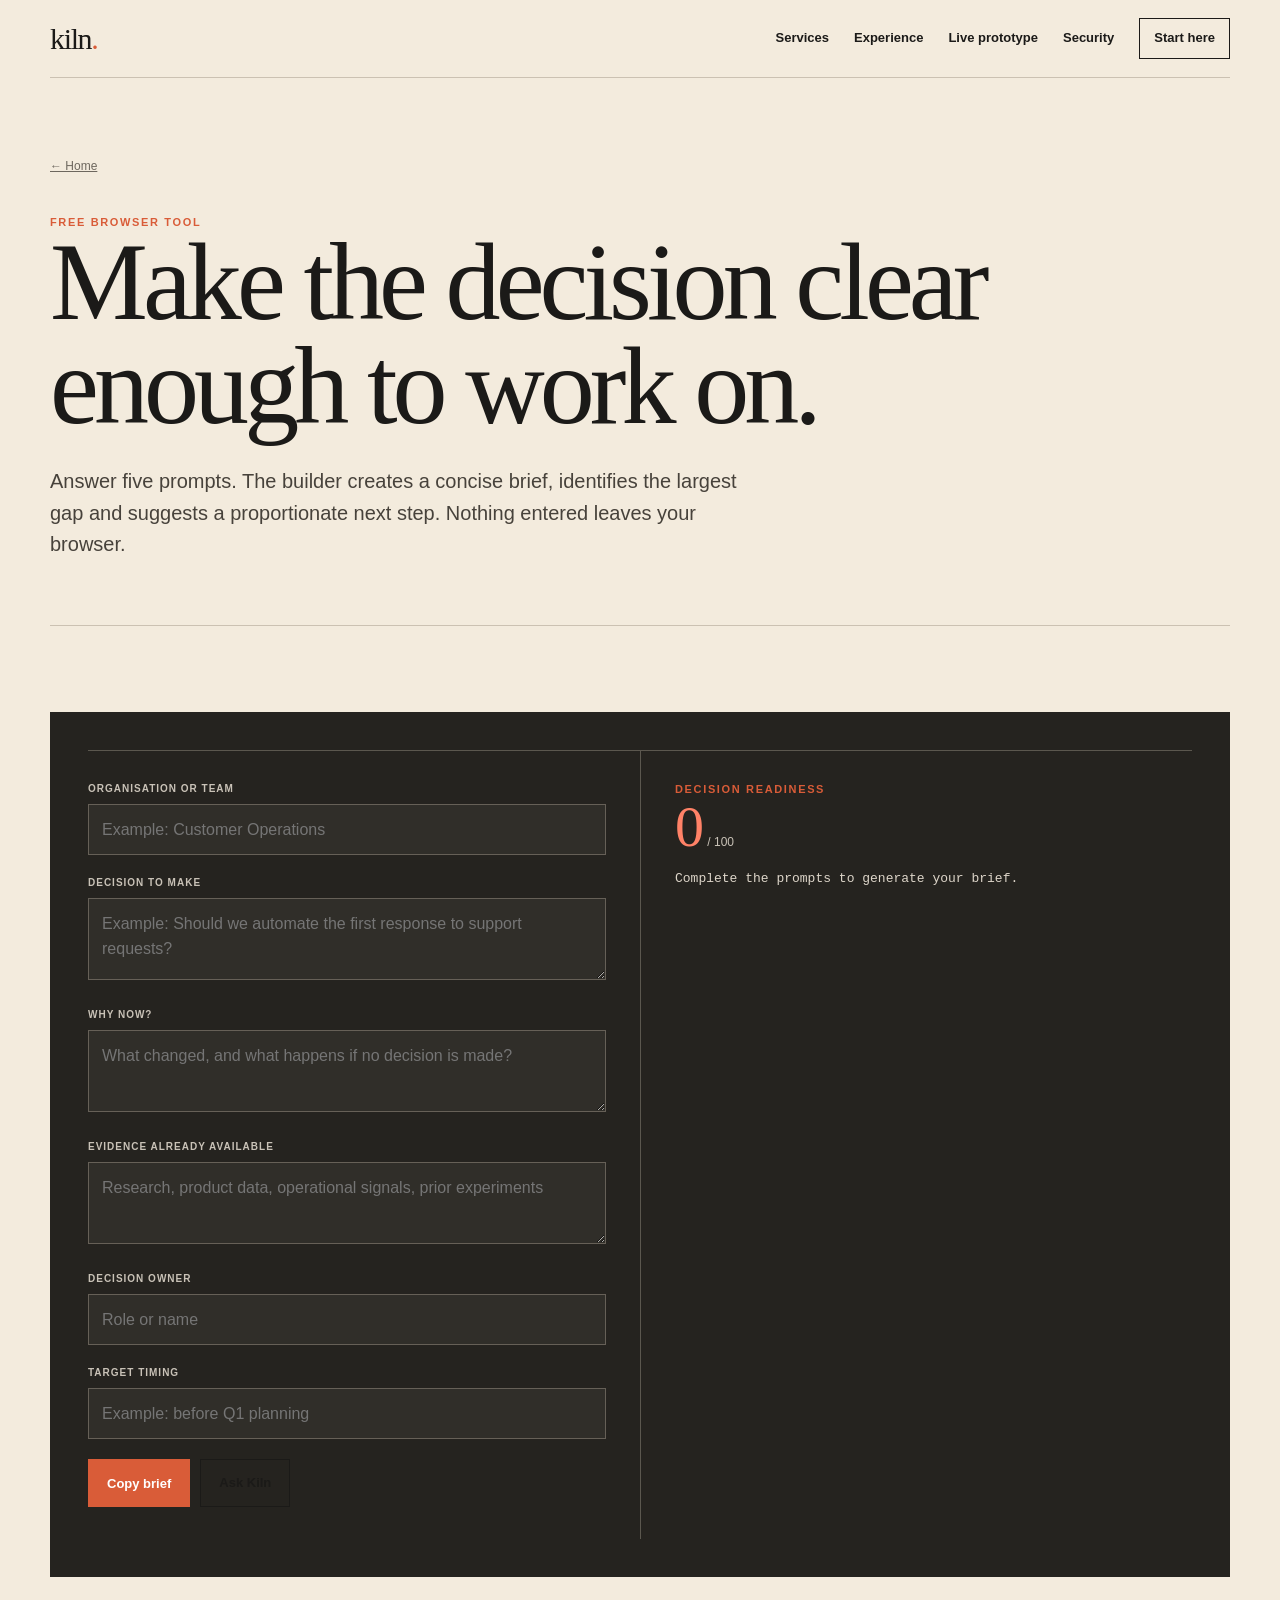
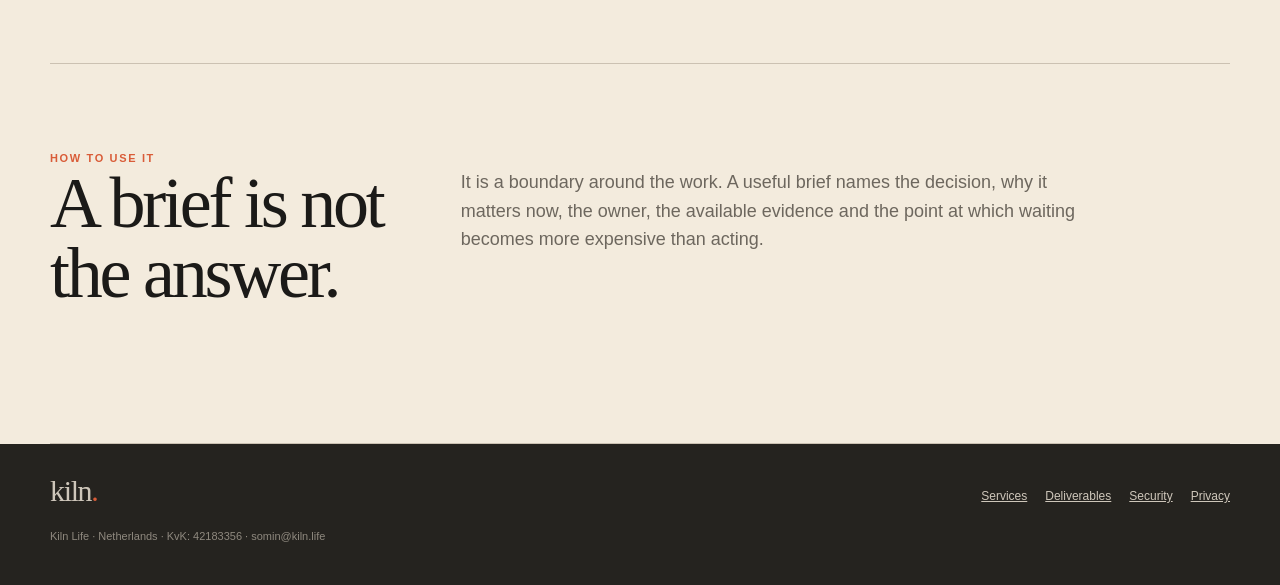
==== commit 1de62da5: "Use concise KvK business details" ====
--- a/brief.html
+++ b/brief.html
@@ -1 +1 @@
-<!doctype html><html lang="en"><head><meta charset="utf-8"><meta name="viewport" content="width=device-width,initial-scale=1"><title>Decision brief builder — kiln.</title><meta name="description" content="Build a concise product or AI decision brief in your browser. Nothing entered is sent to Kiln."><link rel="stylesheet" href="site.css"></head><body><header class="wrap top"><a class="brand" href="index.html">kiln<span>.</span></a><nav><a href="services.html">Services</a><a href="work.html">Experience</a><a href="sample.html">Live prototype</a><a href="security.html">Security</a><a class="nav-cta" href="start.html">Start here</a></nav></header><main><section class="wrap page-hero"><a class="crumb" href="index.html">← Home</a><p class="eyebrow">Free browser tool</p><h1>Make the decision clear enough to work on.</h1><p class="lead">Answer five prompts. The builder creates a concise brief, identifies the largest gap and suggests a proportionate next step. Nothing entered leaves your browser.</p></section><section class="wrap section"><div class="tool-shell"><div class="tool-grid"><form class="tool-form" id="briefForm"><div class="field"><label for="org">Organisation or team</label><input id="org" placeholder="Example: Customer Operations"></div><div class="field"><label for="decision">Decision to make</label><textarea id="decision" placeholder="Example: Should we automate the first response to support requests?"></textarea></div><div class="field"><label for="why">Why now?</label><textarea id="why" placeholder="What changed, and what happens if no decision is made?"></textarea></div><div class="field"><label for="evidence">Evidence already available</label><textarea id="evidence" placeholder="Research, product data, operational signals, prior experiments"></textarea></div><div class="field"><label for="owner">Decision owner</label><input id="owner" placeholder="Role or name"></div><div class="field"><label for="timing">Target timing</label><input id="timing" placeholder="Example: before Q1 planning"></div><div class="actions"><button class="button clay" type="button" id="copyBrief">Copy brief</button><a class="button" href="start.html">Ask Kiln</a></div><p class="small" id="copyStatus" role="status"></p></form><div class="tool-result"><p class="eyebrow">Decision readiness</p><div class="score"><span id="score">0</span><small style="font:12px var(--sans);color:#c9c2b7"> / 100</small></div><pre id="briefOutput">Complete the prompts to generate your brief.</pre></div></div></div></section><section class="wrap section"><div class="section-head"><div><p class="kicker">How to use it</p><h2>A brief is not the answer.</h2></div><p>It is a boundary around the work. A useful brief names the decision, why it matters now, the owner, the available evidence and the point at which waiting becomes more expensive than acting.</p></div></section></main><footer><div class="wrap"><div class="footer-grid"><a class="brand" href="index.html">kiln<span>.</span></a><div class="footer-links"><a href="services.html">Services</a><a href="deliverables.html">Deliverables</a><a href="security.html">Security</a><a href="privacy.html">Privacy</a></div></div><p class="legal">Kiln Life · Netherlands · Chamber of Commerce number: 42183356 · somin@kiln.life</p></div></footer><script>(()=>{const ids=['org','decision','why','evidence','owner','timing'];const out=document.getElementById('briefOutput'),score=document.getElementById('score'),status=document.getElementById('copyStatus');const val=(id,f='[Not specified]')=>document.getElementById(id).value.trim()||f;function update(){const filled=ids.filter(id=>document.getElementById(id).value.trim()).length;const decisionWords=val('decision','').split(/\s+/).filter(Boolean).length;const whyWords=val('why','').split(/\s+/).filter(Boolean).length;let n=Math.round((filled/ids.length)*75)+(decisionWords>=6?15:0)+(whyWords>=6?10:0);n=Math.min(100,n);score.textContent=n;if(!filled){out.textContent='Complete the prompts to generate your brief.';return}let gap='The evidence needed to compare options.';if(!val('decision',''))gap='A specific decision statement.';else if(!val('owner',''))gap='A named decision owner.';else if(!val('why',''))gap='The cost of waiting or reason to act now.';else if(!val('evidence',''))gap='The evidence already available.';else if(!val('timing',''))gap='A decision deadline.';let next=n<50?'Clarify the brief internally or request a Dashboard Diagnostic.':n<85?'Use a Dashboard Diagnostic to define the useful numbers and sources.':'The brief is ready to discuss as a scoped business dashboard.';out.textContent=`DECISION BRIEF\n\nOrganisation / team\n${val('org')}\n\nDecision to make\n${val('decision')}\n\nWhy now\n${val('why')}\n\nEvidence available\n${val('evidence')}\n\nDecision owner\n${val('owner')}\n\nTarget timing\n${val('timing')}\n\nLargest current gap\n${gap}\n\nProportionate next step\n${next}`;}ids.forEach(id=>document.getElementById(id).addEventListener('input',update));document.getElementById('copyBrief').addEventListener('click',async()=>{update();try{await navigator.clipboard.writeText(out.textContent);status.textContent='Copied to clipboard.'}catch(e){status.textContent='Select the generated text to copy it.'}setTimeout(()=>status.textContent='',1800)});})();</script></body></html>+<!doctype html><html lang="en"><head><meta charset="utf-8"><meta name="viewport" content="width=device-width,initial-scale=1"><title>Decision brief builder — kiln.</title><meta name="description" content="Build a concise product or AI decision brief in your browser. Nothing entered is sent to Kiln."><link rel="stylesheet" href="site.css"></head><body><header class="wrap top"><a class="brand" href="index.html">kiln<span>.</span></a><nav><a href="services.html">Services</a><a href="work.html">Experience</a><a href="sample.html">Live prototype</a><a href="security.html">Security</a><a class="nav-cta" href="start.html">Start here</a></nav></header><main><section class="wrap page-hero"><a class="crumb" href="index.html">← Home</a><p class="eyebrow">Free browser tool</p><h1>Make the decision clear enough to work on.</h1><p class="lead">Answer five prompts. The builder creates a concise brief, identifies the largest gap and suggests a proportionate next step. Nothing entered leaves your browser.</p></section><section class="wrap section"><div class="tool-shell"><div class="tool-grid"><form class="tool-form" id="briefForm"><div class="field"><label for="org">Organisation or team</label><input id="org" placeholder="Example: Customer Operations"></div><div class="field"><label for="decision">Decision to make</label><textarea id="decision" placeholder="Example: Should we automate the first response to support requests?"></textarea></div><div class="field"><label for="why">Why now?</label><textarea id="why" placeholder="What changed, and what happens if no decision is made?"></textarea></div><div class="field"><label for="evidence">Evidence already available</label><textarea id="evidence" placeholder="Research, product data, operational signals, prior experiments"></textarea></div><div class="field"><label for="owner">Decision owner</label><input id="owner" placeholder="Role or name"></div><div class="field"><label for="timing">Target timing</label><input id="timing" placeholder="Example: before Q1 planning"></div><div class="actions"><button class="button clay" type="button" id="copyBrief">Copy brief</button><a class="button" href="start.html">Ask Kiln</a></div><p class="small" id="copyStatus" role="status"></p></form><div class="tool-result"><p class="eyebrow">Decision readiness</p><div class="score"><span id="score">0</span><small style="font:12px var(--sans);color:#c9c2b7"> / 100</small></div><pre id="briefOutput">Complete the prompts to generate your brief.</pre></div></div></div></section><section class="wrap section"><div class="section-head"><div><p class="kicker">How to use it</p><h2>A brief is not the answer.</h2></div><p>It is a boundary around the work. A useful brief names the decision, why it matters now, the owner, the available evidence and the point at which waiting becomes more expensive than acting.</p></div></section></main><footer><div class="wrap"><div class="footer-grid"><a class="brand" href="index.html">kiln<span>.</span></a><div class="footer-links"><a href="services.html">Services</a><a href="deliverables.html">Deliverables</a><a href="security.html">Security</a><a href="privacy.html">Privacy</a></div></div><p class="legal">Kiln Life · Netherlands · KvK: 42183356 · somin@kiln.life</p></div></footer><script>(()=>{const ids=['org','decision','why','evidence','owner','timing'];const out=document.getElementById('briefOutput'),score=document.getElementById('score'),status=document.getElementById('copyStatus');const val=(id,f='[Not specified]')=>document.getElementById(id).value.trim()||f;function update(){const filled=ids.filter(id=>document.getElementById(id).value.trim()).length;const decisionWords=val('decision','').split(/\s+/).filter(Boolean).length;const whyWords=val('why','').split(/\s+/).filter(Boolean).length;let n=Math.round((filled/ids.length)*75)+(decisionWords>=6?15:0)+(whyWords>=6?10:0);n=Math.min(100,n);score.textContent=n;if(!filled){out.textContent='Complete the prompts to generate your brief.';return}let gap='The evidence needed to compare options.';if(!val('decision',''))gap='A specific decision statement.';else if(!val('owner',''))gap='A named decision owner.';else if(!val('why',''))gap='The cost of waiting or reason to act now.';else if(!val('evidence',''))gap='The evidence already available.';else if(!val('timing',''))gap='A decision deadline.';let next=n<50?'Clarify the brief internally or request a Dashboard Diagnostic.':n<85?'Use a Dashboard Diagnostic to define the useful numbers and sources.':'The brief is ready to discuss as a scoped business dashboard.';out.textContent=`DECISION BRIEF\n\nOrganisation / team\n${val('org')}\n\nDecision to make\n${val('decision')}\n\nWhy now\n${val('why')}\n\nEvidence available\n${val('evidence')}\n\nDecision owner\n${val('owner')}\n\nTarget timing\n${val('timing')}\n\nLargest current gap\n${gap}\n\nProportionate next step\n${next}`;}ids.forEach(id=>document.getElementById(id).addEventListener('input',update));document.getElementById('copyBrief').addEventListener('click',async()=>{update();try{await navigator.clipboard.writeText(out.textContent);status.textContent='Copied to clipboard.'}catch(e){status.textContent='Select the generated text to copy it.'}setTimeout(()=>status.textContent='',1800)});})();</script></body></html>
